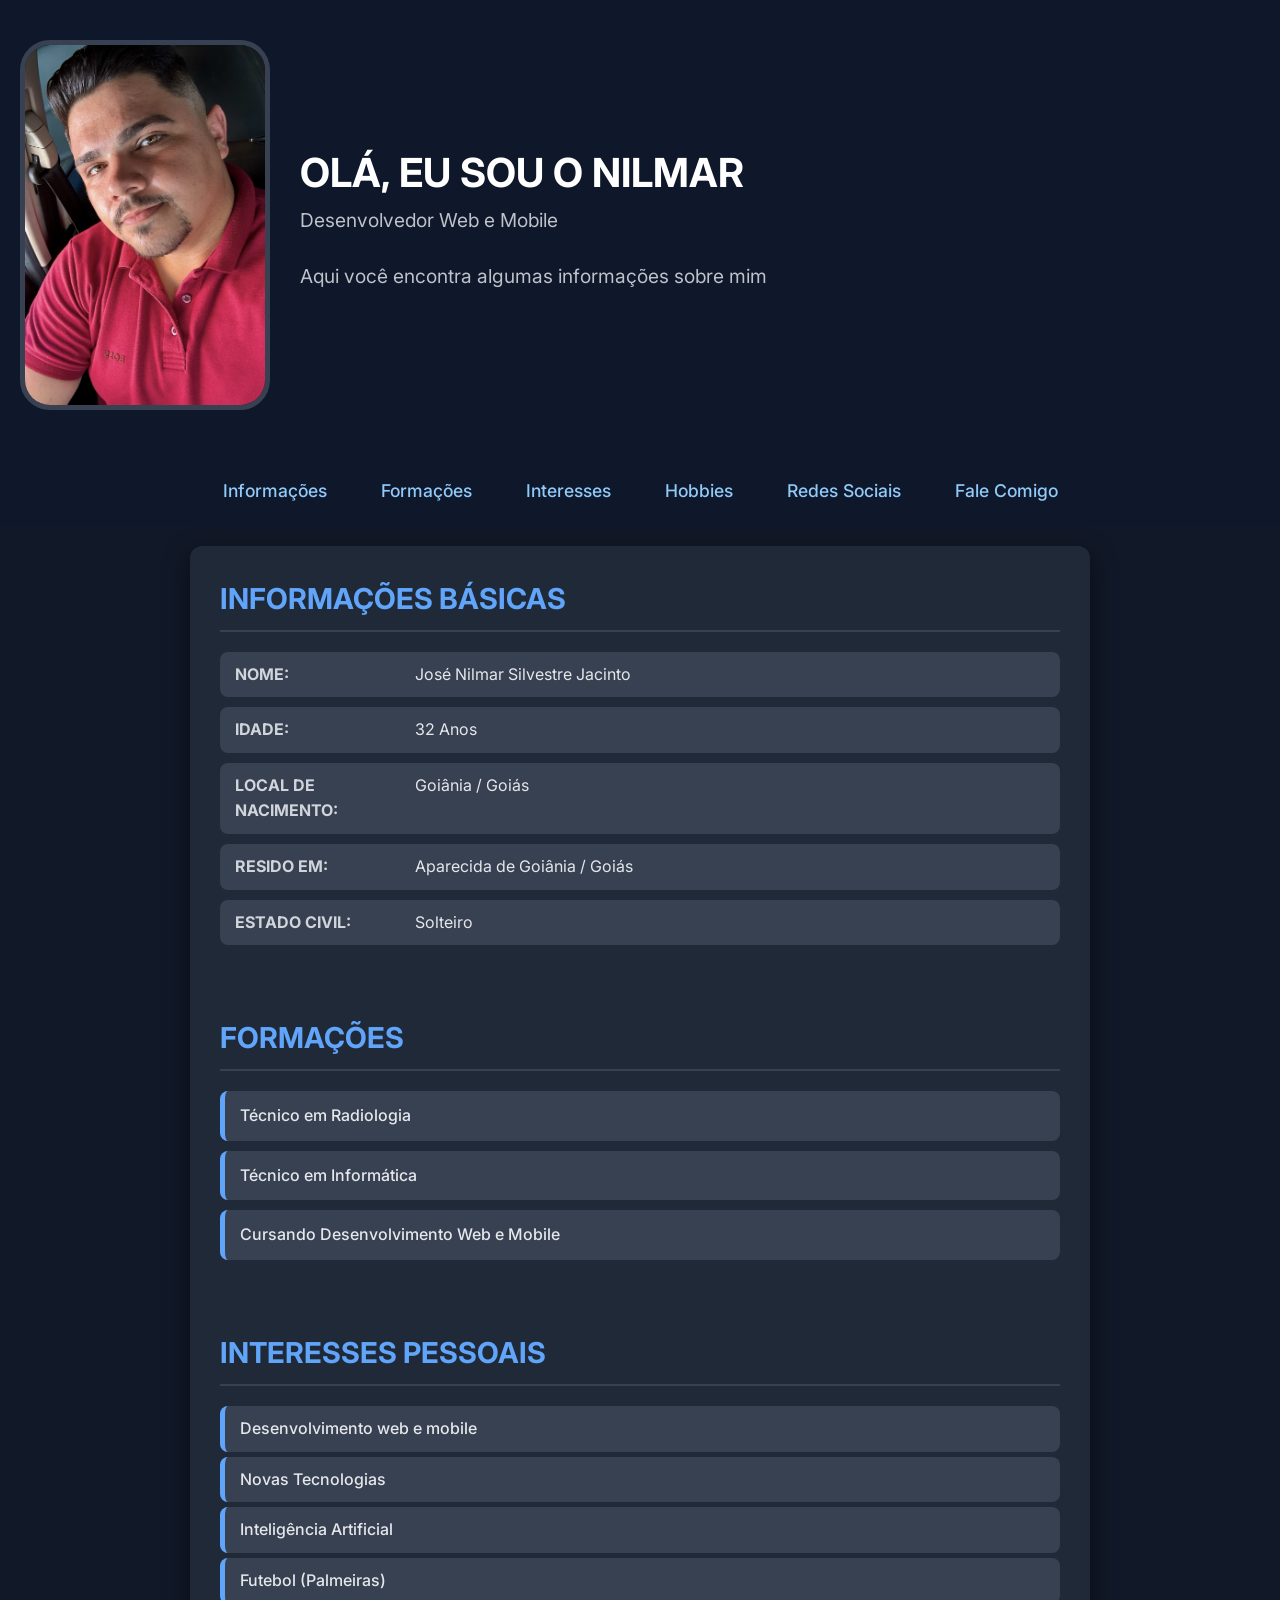
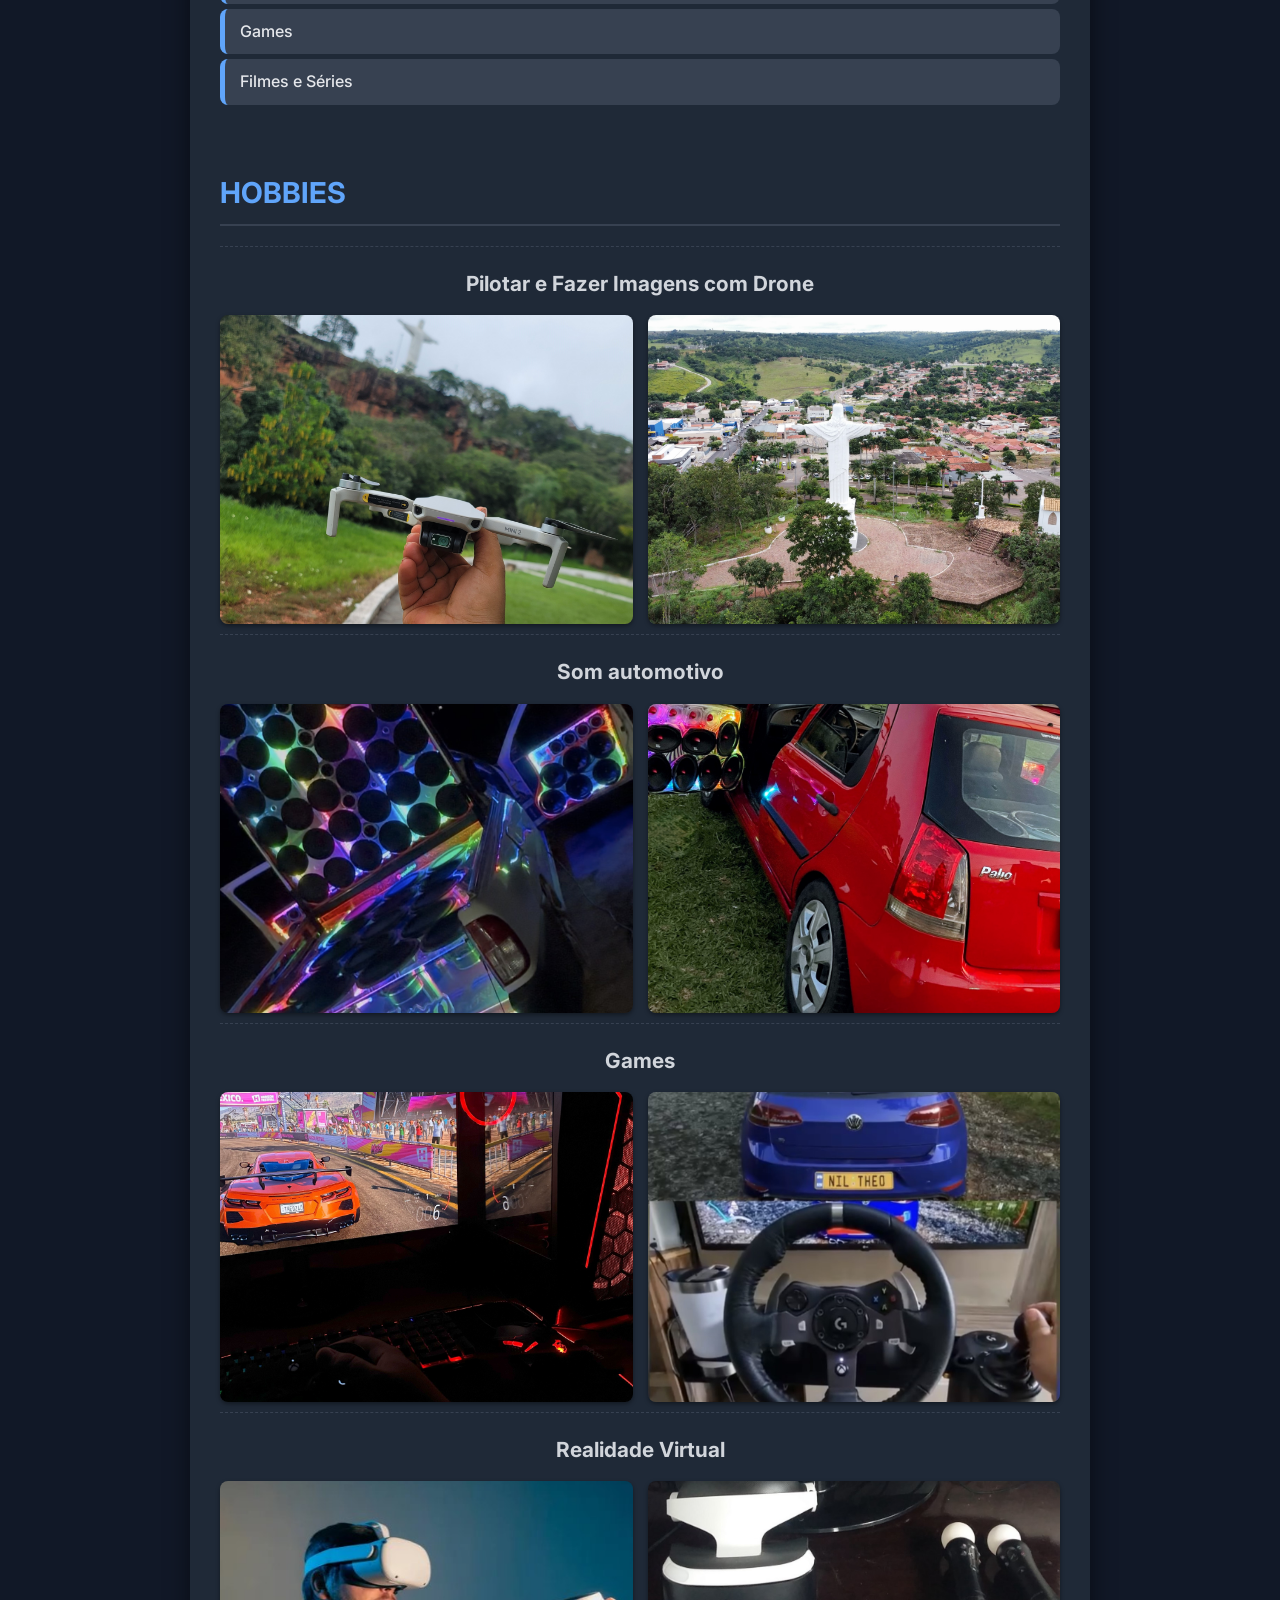
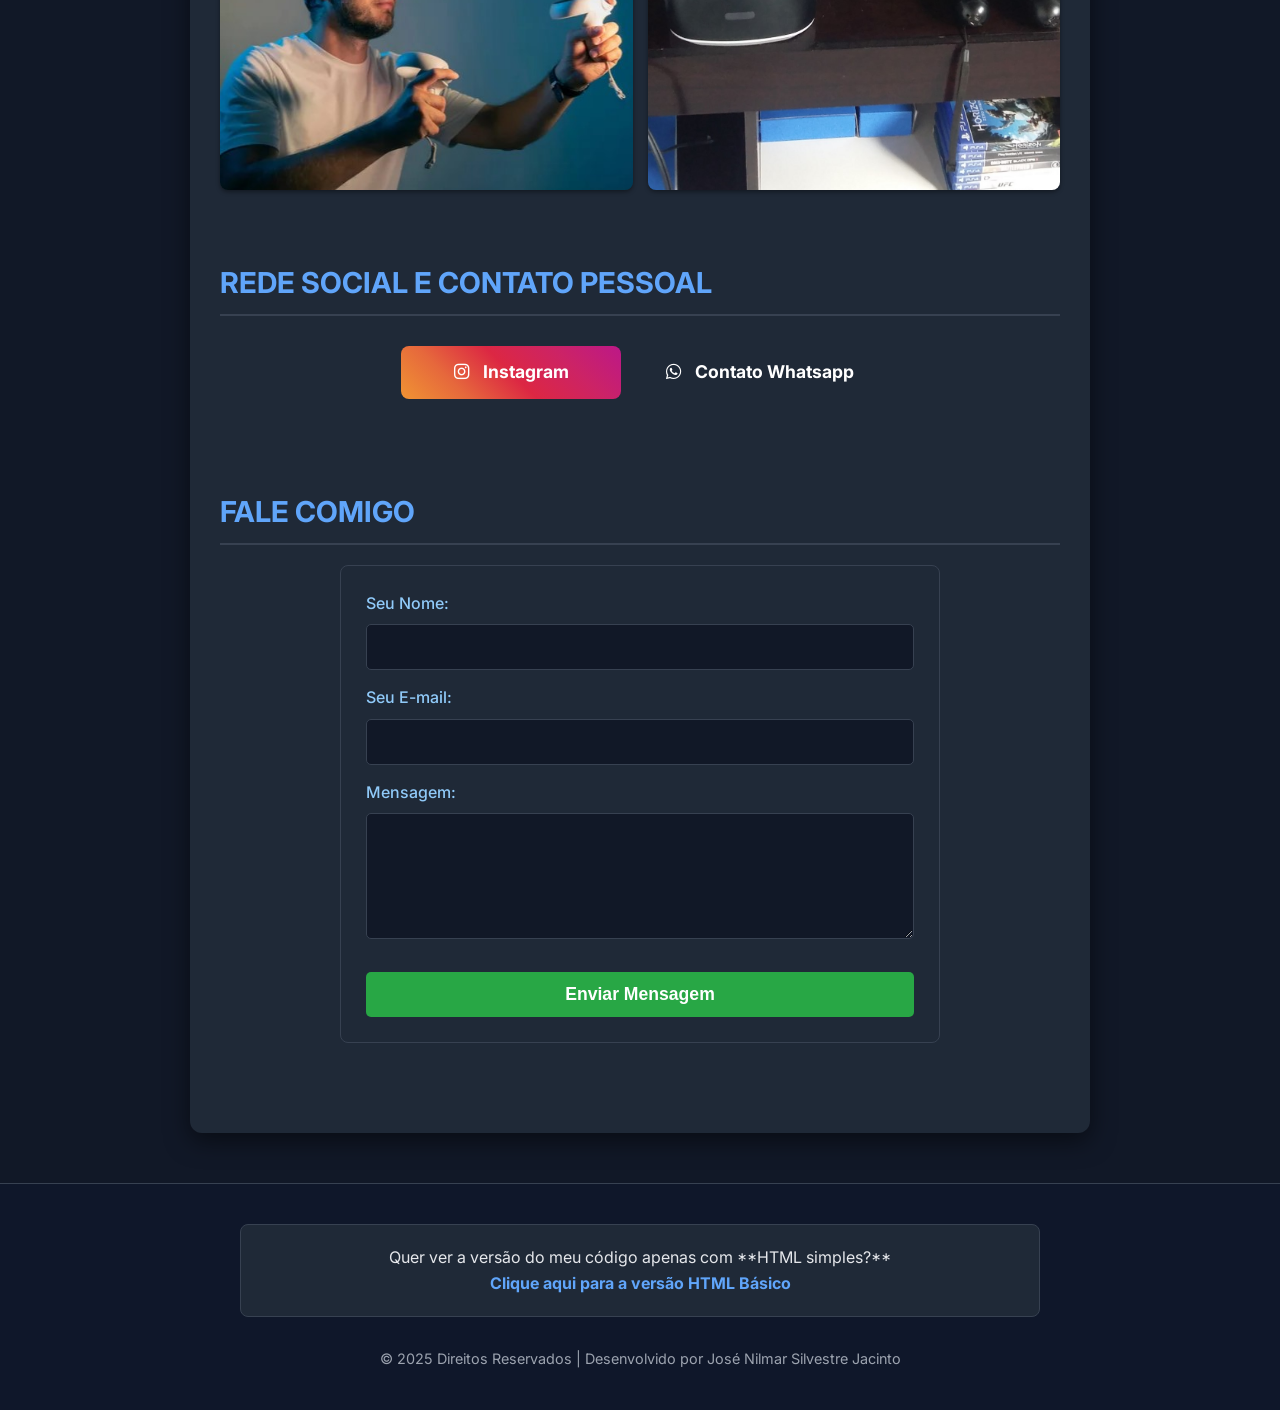
==== index.html @ 93c80875 "Update profile page with new content and styling" ====
<!DOCTYPE html>
<html lang="pt-br">
<head>
    <meta charset="UTF-8">
    <meta name="viewport" content="width=device-width, initial-scale=1.0">
    <title>Perfil - Nilmar Desenvolverdor Web e Mobile </title>
    
    <link rel="stylesheet" href="https://cdnjs.cloudflare.com/ajax/libs/font-awesome/6.0.0-beta3/css/all.min.css">
    
    <link rel="preconnect" href="https://fonts.googleapis.com">
    <link rel="preconnect" href="https://fonts.gstatic.com" crossorigin>
    <link href="https://fonts.googleapis.com/css2?family=Inter:wght@400;500;700&display=swap" rel="stylesheet">
    
    <style>
        html {
            scroll-behavior: smooth;
        }

        * {
            box-sizing: border-box; 
            margin: 0;
            padding: 0;
        }

        body {
            font-family: 'Inter', 'Segoe UI', Tahoma, Geneva, Verdana, sans-serif;
            background-color: #111827; 
            color: #e5e7eb; 
            line-height: 1.6;
        }

        main {
            max-width: 900px;
            margin: 20px auto; 
            padding: 20px;
            background-color: #1f2937; 
            box-shadow: 0 8px 24px rgba(0, 0, 0, 0.5); 
            border-radius: 12px; 
        }

        .cabecalho-principal {
            background-color: #0f172a; 
            padding: 40px 20px;
            color: white;
            border-radius: 0 0 10px 10px;
            display: flex;
            align-items: center;
            justify-content: center;
            gap: 30px;
            flex-wrap: wrap;
        }
        
        .info-cabecalho {
            text-align: left;
            flex: 1;
            min-width: 300px;
        }

        .cabecalho-principal h1 {
            margin-top: 0;
            font-size: 2.5em;
            font-weight: 700;
        }

        .cabecalho-principal h3 {
            font-size: 1.2em;
            opacity: 0.9; 
            margin-bottom: 25px;
            font-weight: 400;
        }

        .fotos-perfil img {
            max-width: 250px; 
            border-radius: 30px; 
            border: 5px solid #374151; 
            margin: 0;
            transition: transform 0.3s ease; 
        }

        .fotos-perfil img:hover {
            transform: scale(1.05);
        }
        
        .menu-navegacao {
            background-color: #0f172a; 
            padding: 15px 0;
            text-align: center;
        }

        .menu-navegacao ul {
            list-style: none;
            display: flex; 
            justify-content: center; 
            flex-wrap: wrap; 
        }

        .menu-navegacao li {
            margin: 5px 15px; 
        }

        .menu-navegacao a {
            text-decoration: none;
            color: #90caf9; 
            font-weight: 500; 
            font-size: 1.1em;
            padding: 8px 12px;
            border-radius: 8px;
            transition: background-color 0.3s, color 0.3s;
        }

        .menu-navegacao a:hover {
            background-color: #1f2937;
            color: white;
        }
        
        section {
            margin-bottom: 40px; 
            padding: 10px;
            border-radius: 8px;
        }

        h2 {
            color: #60a5fa; 
            border-bottom: 2px solid #374151; 
            padding-bottom: 8px;
            margin-bottom: 20px;
            font-size: 1.8em;
        }
        
        h3 {
            color: #d1d5db; 
            font-size: 1.3em;
            margin-bottom: 10px;
        }

        ul {
            list-style-type: none;
            padding-left: 0;
        }

        li {
            margin-bottom: 10px; 
        }

        .lista-basica li {
            padding: 10px 15px;
            background-color: #374151; 
            border-radius: 8px;
            display: flex; 
            flex-wrap: wrap; 
            transition: background-color 0.3s ease;
        }

        .label {
            font-weight: 700;
            color: #d1d5db; 
            display: inline-block;
            width: 180px; 
            min-width: 180px; 
        }
        
        .lista-formacoes li {
            background-color: #374151;
            padding: 12px 15px;
            border-radius: 8px;
            font-weight: 500;
            border-left: 5px solid #60a5fa;
            transition: background-color 0.3s ease;
        }
        
        .lista-hobbies > li {
            border-top: 1px dashed #374151; 
            padding-top: 20px;
            text-align: center; 
        }

        .galeria-hobby {
            display: grid;
            grid-template-columns: repeat(auto-fit, minmax(250px, 1fr));
            gap: 15px;
            margin-top: 15px;
        }

        .galeria-hobby img {
            width: 100%; 
            height: 100%; 
            aspect-ratio: 4 / 3; 
            object-fit: cover; 
            
            border-radius: 8px;
            box-shadow: 0 2px 4px rgba(0, 0, 0, 0.4);
            transition: transform 0.3s ease, box-shadow 0.3s ease;
        }

        .galeria-hobby img:hover {
            transform: scale(1.03);
            box-shadow: 0 4px 12px rgba(0, 0, 0, 0.5);
        }
        
        .lista-interesses li {
            background-color: #374151; 
            color: #e5e7eb; 
            padding: 10px 15px; 
            margin: 5px 0; 
            border-radius: 8px; 
            border-left: 5px solid #60a5fa; 
            font-weight: 500;
            transition: background-color 0.3s ease;
        }
        
        .lista-basica li:hover,
        .lista-formacoes li:hover,
        .lista-interesses li:hover {
            background-color: #4b5563;
            cursor: pointer;
        }
        
        .links-sociais {
            text-align: center; 
            margin: 30px 0;
            padding: 0 10px;
            display: flex; 
            justify-content: center;
            gap: 20px;
            flex-wrap: wrap;
        }

        .links-sociais a {
            display: inline-block; 
            color: white; 
            padding: 12px 25px; 
            border-radius: 8px; 
            text-decoration: none; 
            font-weight: 700;
            transition: background-color 0.3s, transform 0.2s;
            font-size: 1.1em;
            min-width: 220px; 
        }

        .links-sociais a:hover {
            transform: translateY(-3px); 
            box-shadow: 0 4px 10px rgba(0, 0, 0, 0.3);
        }

        .links-sociais a[href*="instagram"] {
            background: linear-gradient(45deg, #f09433 0%, #e6683c 25%, #dc2743 50%, #cc2366 75%, #bc1888 100%);
        }
        .links-sociais a[href*="instagram"]:hover {
            opacity: 0.9;
        }

        .links-sociais a[href*="whatsapp"] {
            background-color: #25D366;
        }
        .links-sociais a[href*="whatsapp"]:hover {
            background-color: #1DA851;
        }

        .links-sociais a i {
            margin-right: 10px; 
        }

        .form-contato {
            max-width: 600px;
            margin: 20px auto; 
            padding: 25px;
            border: 1px solid #374151; 
            border-radius: 8px;
            background-color: #1f2937; 
        }

        .form-contato input,
        .form-contato textarea {
            padding: 12px;
            margin-bottom: 15px;
            border: 1px solid #374151; 
            border-radius: 5px;
            font-size: 1em;
            width: 100%; 
            background-color: #111827; 
            color: #e5e7eb; 
            font-family: 'Inter', sans-serif;
        }

        .form-contato input:focus,
        .form-contato textarea:focus {
            outline: none;
            border-color: #60a5fa;
            box-shadow: 0 0 0 3px rgba(96, 165, 250, 0.3);
        }

        .form-contato label {
            display: block; 
            margin-bottom: 8px;
            font-weight: 500;
            color: #90caf9; 
        }

        .form-contato button {
            background-color: #28a745; 
            color: white;
            padding: 12px 15px;
            border: none;
            border-radius: 5px;
            cursor: pointer; 
            transition: background-color 0.3s;
            font-size: 1.1em;
            font-weight: 700;
            margin-top: 10px;
            display: block;
            width: 100%;
        }

        .form-contato button:hover {
            background-color: #218838;
        }

        footer {
            text-align: center; 
            padding: 40px 20px;
            margin-top: 50px;
            background-color: #0f172a; 
            border-top: 1px solid #374151;
        }

        .alternativa-page {
            max-width: 800px;
            margin: 0 auto 30px auto; 
            padding: 20px;
            background-color: #1f2937; 
            border: 1px solid #374151;
            border-radius: 8px;
        }

        .alternativa-page a {
            color: #60a5fa; 
            font-weight: 700;
            text-decoration: none;
            transition: color 0.3s;
        }
        
        .alternativa-page a:hover {
            color: white;
            text-decoration: underline;
        }

        .copyright {
            color: #9ca3af; 
            font-size: 0.9em;
            margin: 10px 0 0 0;
        }

        @media (max-width: 768px) {
            .cabecalho-principal {
                flex-direction: column-reverse;
                gap: 15px;
            }
            .info-cabecalho {
                text-align: center;
                flex: auto;
            }
            .fotos-perfil {
                margin-top: 20px;
            }
            
            .lista-basica li {
                flex-direction: column; 
                align-items: flex-start;
            }
            .label {
                width: auto; 
                margin-bottom: 5px;
            }
        }
        
        @media (max-width: 600px) {
            .links-sociais {
                flex-direction: column; 
                gap: 15px;
            }
            .links-sociais a {
                width: 90%;
                margin: 0 auto;
            }
        }
    </style>
</head>
<body>
    <header class="cabecalho-principal">
        <div class="fotos-perfil">
            <img src="imagens/IMG_0859.jpg" alt="Foto de perfil do Nilmar">
        </div>
        <div class="info-cabecalho">
            <h1>OLÁ, EU SOU O NILMAR</h1>
            <h3>Desenvolvedor Web e Mobile</h3> 
            <h3>Aqui você encontra algumas informações sobre mim</h3>
        </div>
    </header> 

    <nav class="menu-navegacao">
        <ul>
            <li><a href="#informacoes-basicas">Informações</a></li>
            <li><a href="#formacoes">Formações</a></li>
            <li><a href="#interesses-pessoais">Interesses</a></li>
            <li><a href="#hobbies">Hobbies</a></li>
            <li><a href="#redes-sociais">Redes Sociais</a></li>
            <li><a href="#fale-comigo">Fale Comigo</a></li>
        </ul>
    </nav>

    <main>
        
        <section id="informacoes-basicas">
            <h2>INFORMAÇÕES BÁSICAS</h2>
            <ul class="lista-basica">
                <li><span class="label">NOME:</span> José Nilmar Silvestre Jacinto</li>
                <li><span class="label">IDADE:</span> 32 Anos</li>
                <li><span class="label">LOCAL DE NACIMENTO:</span> Goiânia / Goiás</li>
                <li><span class="label">RESIDO EM:</span> Aparecida de Goiânia / Goiás</li>
                <li><span class="label">ESTADO CIVIL:</span> Solteiro</li>
            </ul>
        </section>

        <section id="formacoes">
            <h2>FORMAÇÕES</h2>
            <ul class="lista-formacoes">
                <li>Técnico em Radiologia</li>
                <li>Técnico em Informática</li>
                <li>Cursando Desenvolvimento Web e Mobile</li>
            </ul>
        </section>
        
        <section id="interesses-pessoais">
            <h2>INTERESSES PESSOAIS</h2>
            <ul class="lista-interesses">
                <li>Desenvolvimento web e mobile</li>
                <li>Novas Tecnologias</li>
                <li>Inteligência Artificial</li>
                <li>Futebol (Palmeiras)</li>
                <li>Games</li>
                <li>Filmes e Séries</li>
            </ul>
        </section>

        <section id="hobbies">
            <h2>HOBBIES</h2>
            <ul class="lista-hobbies">
                
                <li>
                    <h3>Pilotar e Fazer Imagens com Drone</h3>
                    <div class="galeria-hobby">
                        <img src="imagens/20240322_093137.jpg" alt="Imagem do drone - DJI MINI 2">
                        <img src="imagens/dji_fly_.jpg" alt="Foto feita com o drone">
                    </div>
                </li>
                
                <li>
                    <h3>Som automotivo</h3>
                    <div class="galeria-hobby">
                        <img src="imagens/IMG_3314 (1).jpg" alt="Carro de um amigo com som automotivo">
                        <img src="imagens/IMG_0647~2.jpg" alt="Meu ex carro com som automotivo">
                    </div>
                </li>
                
                <li>
                    <h3>Games</h3>
                    <div class="galeria-hobby">
                        <img src="imagens/IMG_8701.jpg" alt="PC gamer com jogo de carro na tela">
                        <img src="imagens/IMG_3325 (1).jpg" alt="Simulador de carro">
                    </div>
                </li>
                
                <li>
                    <h3>Realidade Virtual</h3>
                    <div class="galeria-hobby">
                        <img src="imagens/depositphotos_482821598-stock-photo-man-wearing-virtual-reality-headset.jpg" alt="Homem usando oculos de realidade virtual">
                        <img src="imagens/IMG_3322 (2).jpg" alt="Oculos de realidade virtual e alguns jogos">
                    </div>
                </li>
                
            </ul>
        </section>

        <section id="redes-sociais">
            <h2>REDE SOCIAL E CONTATO PESSOAL</h2>
            <div class="links-sociais">
                <a href="https://www.instagram.com/nilmar_js/" target="_blank">
                    <i class="fab fa-instagram"></i> Instagram
                </a>
                
                <a href="https://wa.me/5562984738740" target="_blank">
                    <i class="fab fa-whatsapp"></i> Contato Whatsapp
                </a>
            </div>
        </section>
        
        <section id="fale-comigo">
            <h2>FALE COMIGO</h2>
            <form action="#" method="POST" class="form-contato">
                <label for="nome">Seu Nome:</label>
                <input type="text" id="nome" name="nome_usuario" required>
                
                <label for="email">Seu E-mail:</label>
                <input type="email" id="email" name="email_usuario" required>
                
                <label for="mensagem">Mensagem:</label>
                <textarea id="mensagem" name="mensagem_usuario" rows="5" required></textarea>
                
                <button type="submit">Enviar Mensagem</button>
            </form>
        </section>

    </main>
    
    <footer>
        
        <div class="alternativa-page" id="versao-html">
            <p>Quer ver a versão do meu código apenas com **HTML simples?**</p>
            <a href="basico.html" target="_blank">Clique aqui para a versão HTML Básico</a>
        </div>

        <p class="copyright">
            &copy; 2025 Direitos Reservados | Desenvolvido por José Nilmar Silvestre Jacinto
        </p>
    </footer>
</body>
</html>
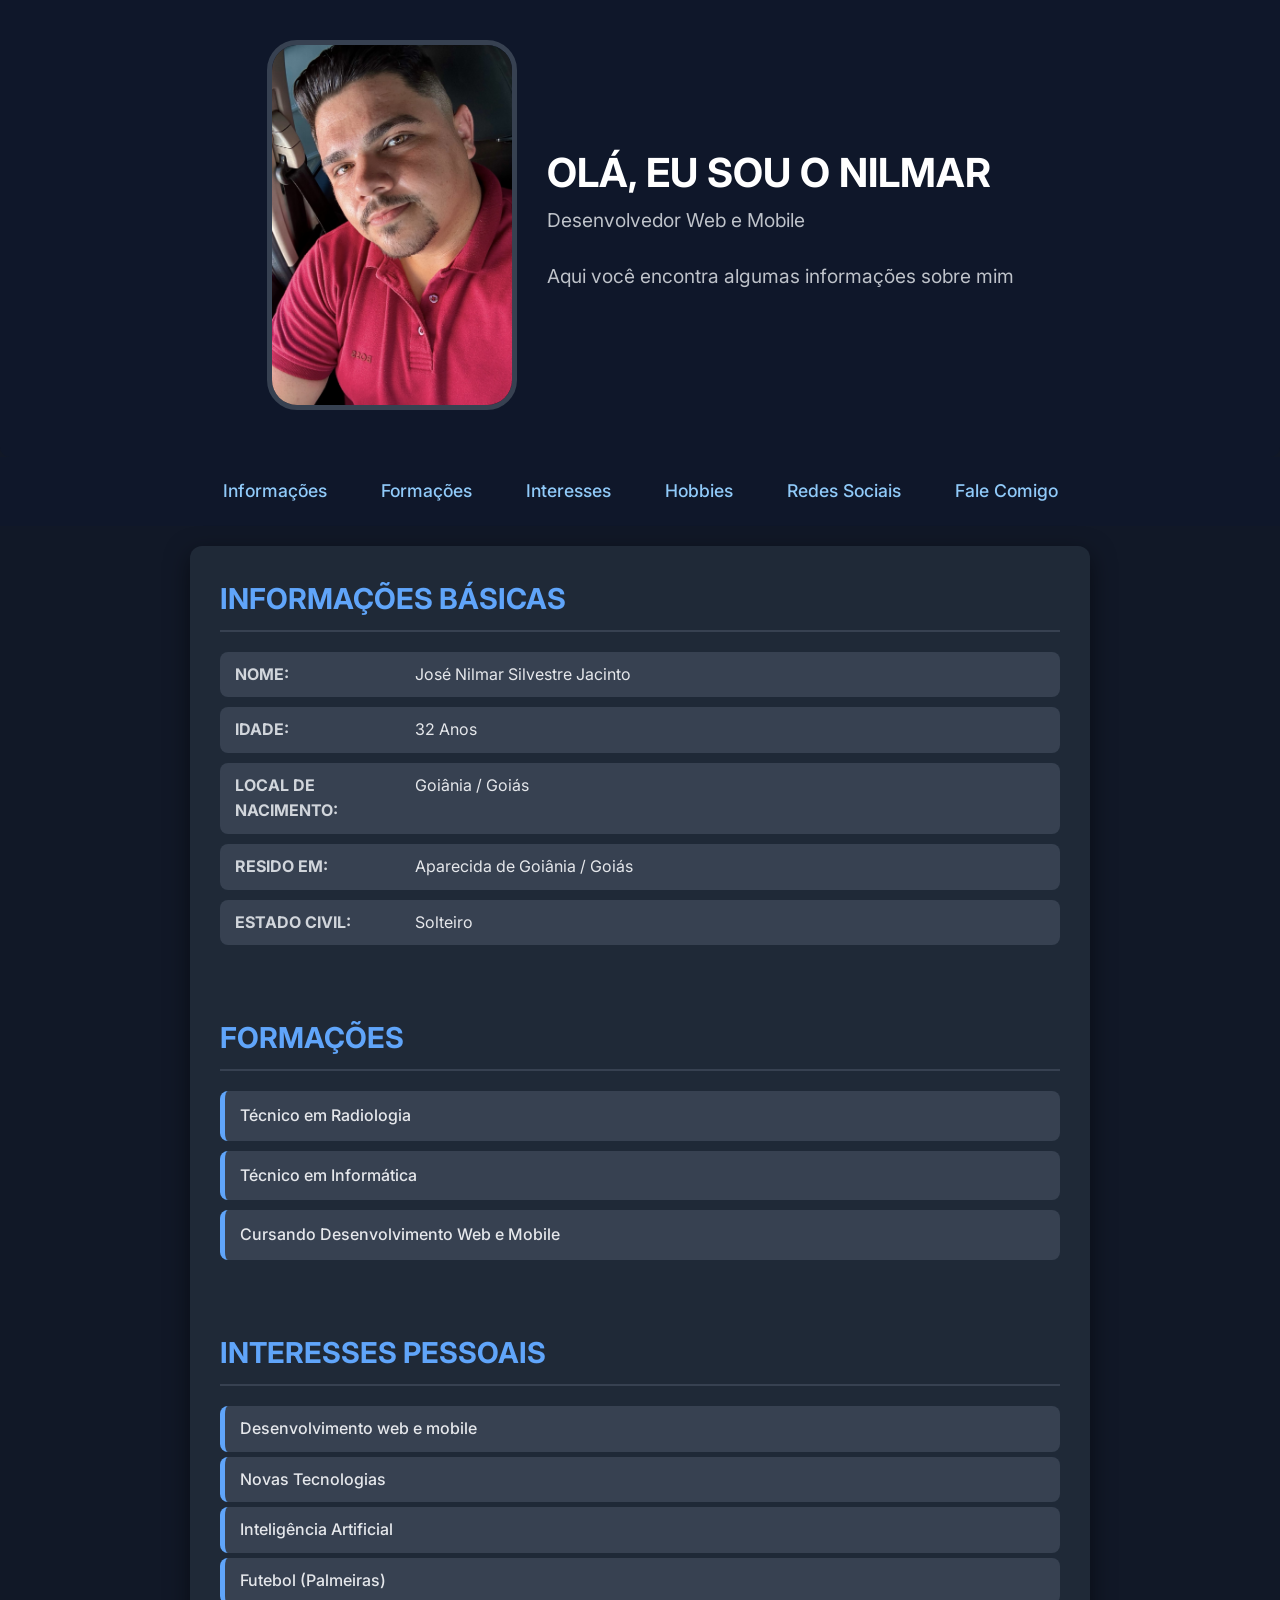
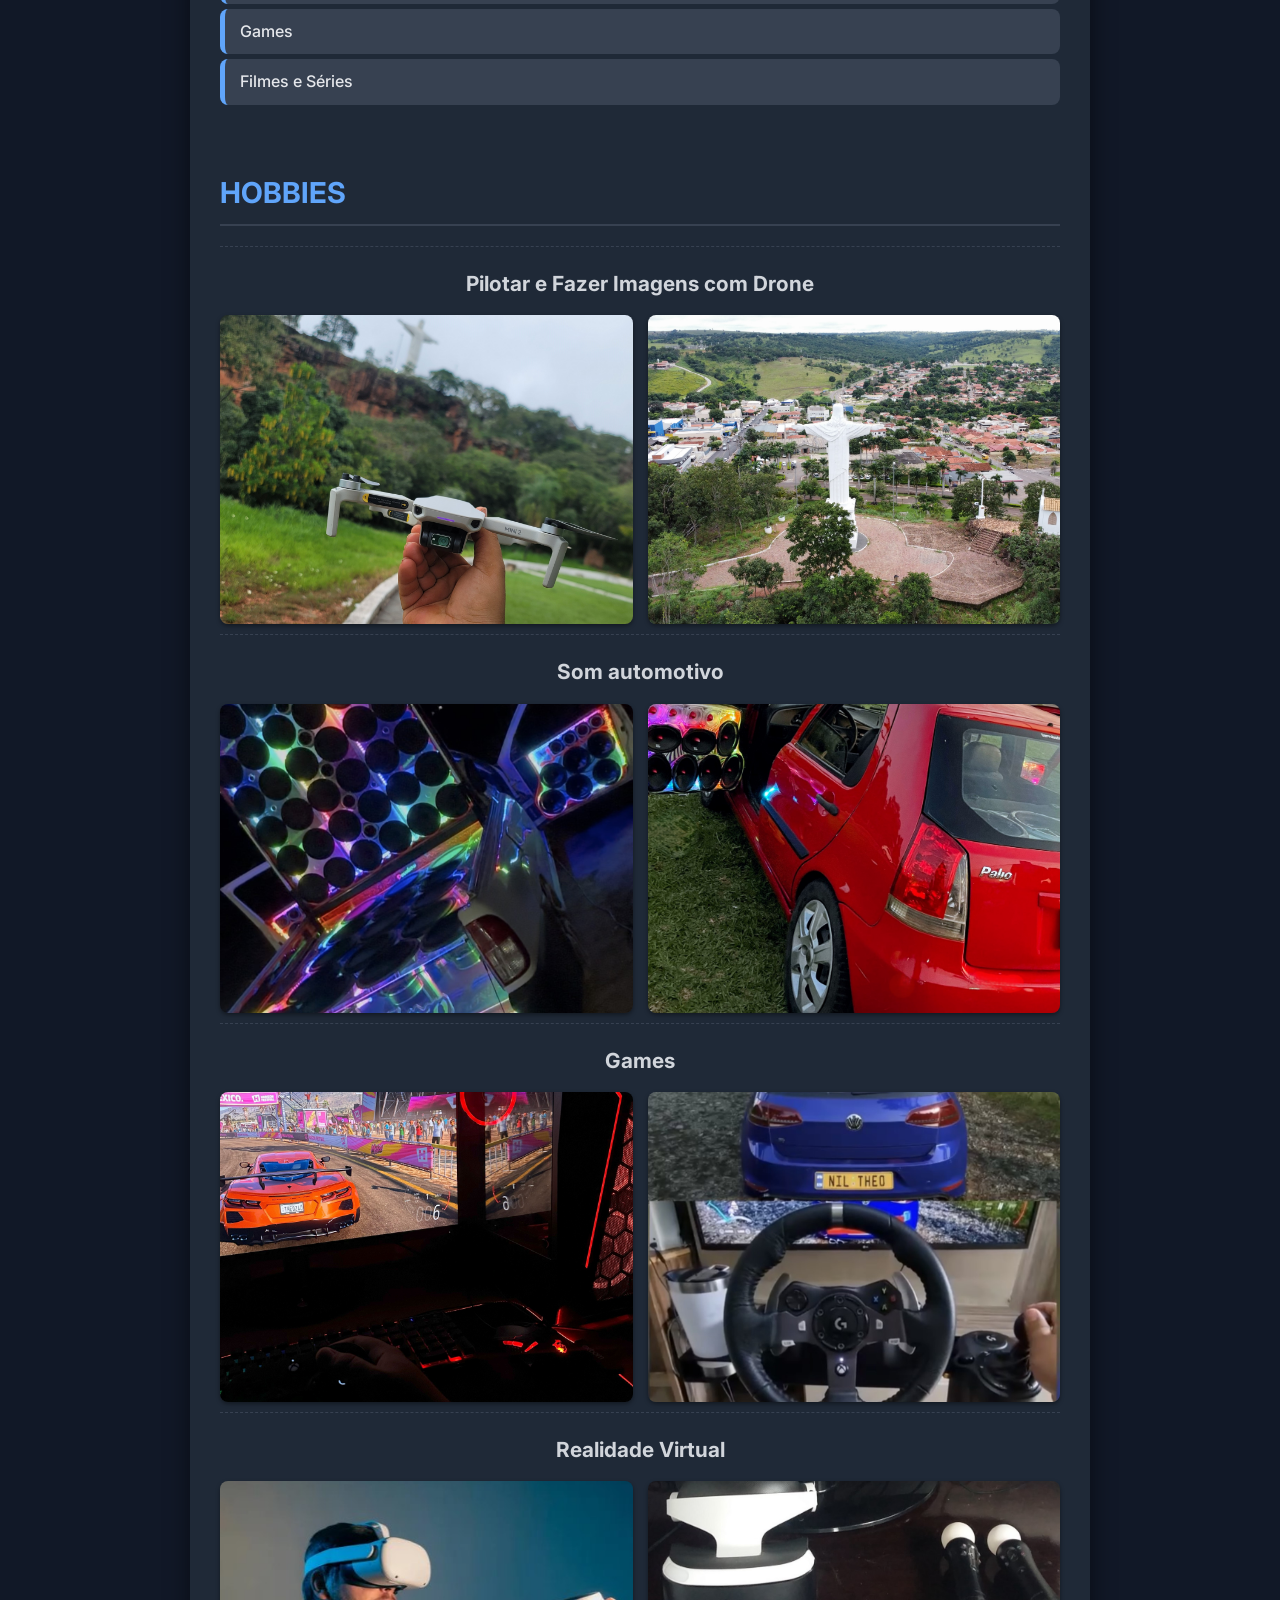
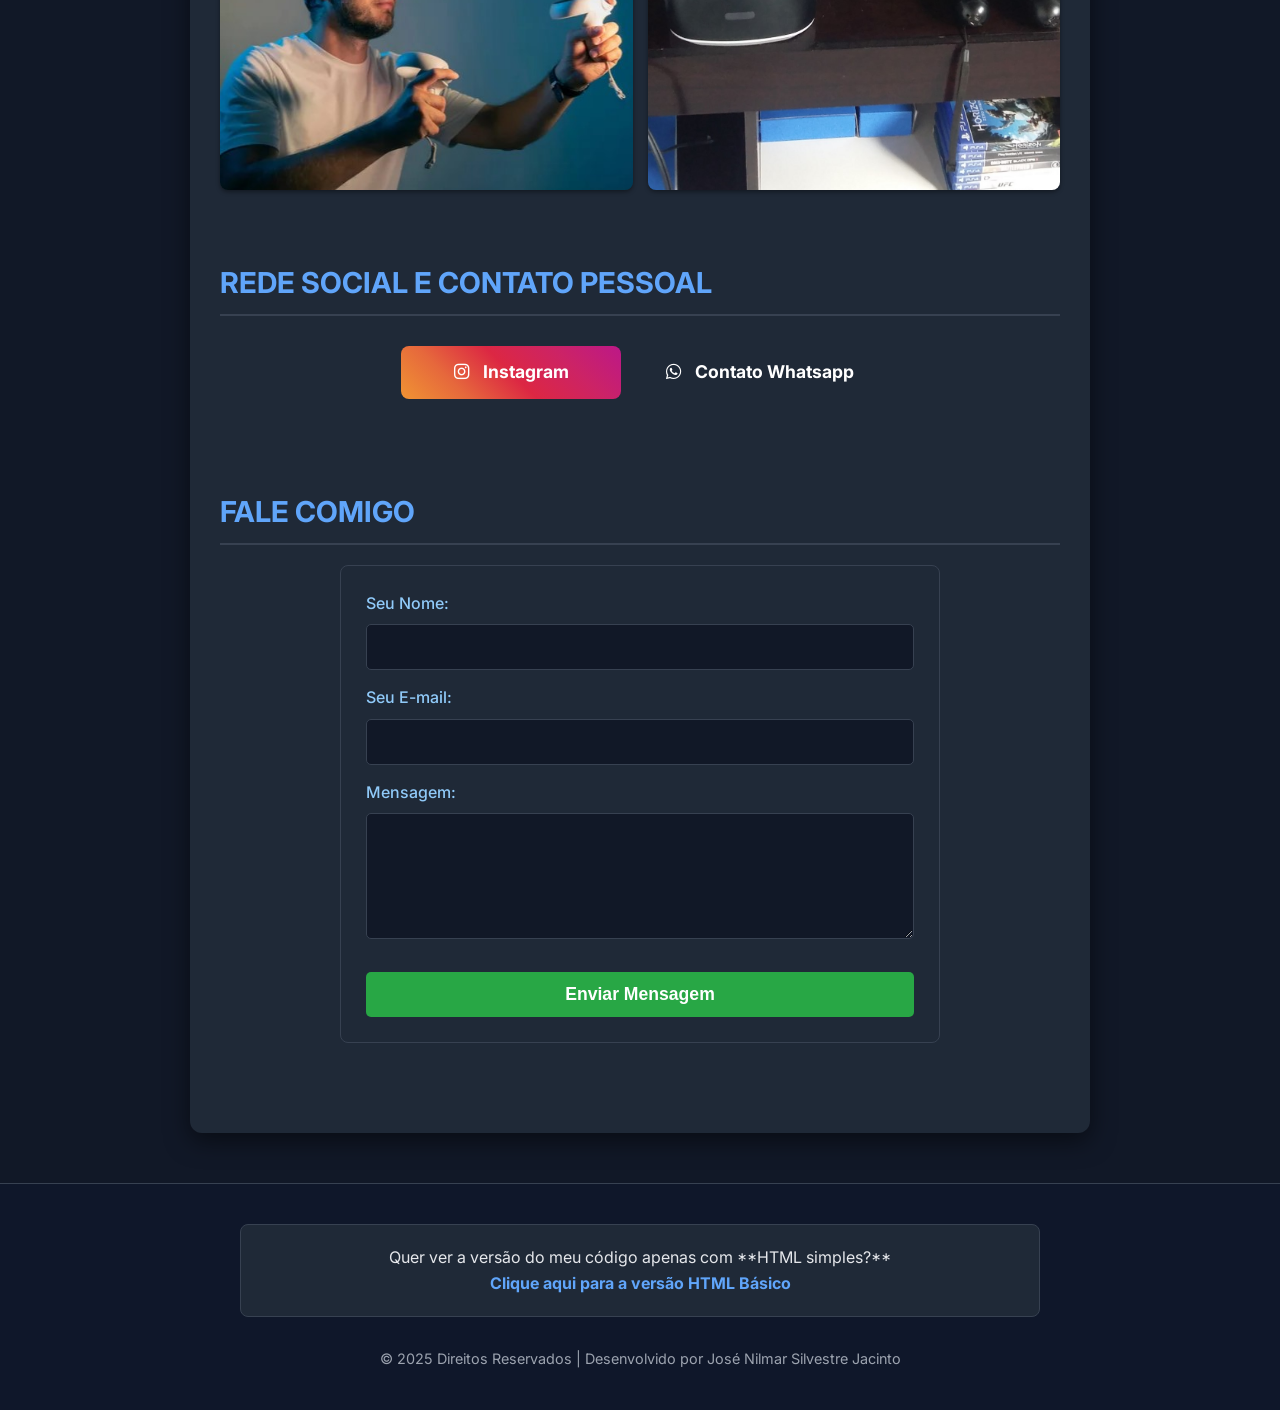
==== commit f0c825ad: "Fix HTML structure and formatting" ====
--- a/index.html
+++ b/index.html
@@ -52,7 +52,7 @@
         
         .info-cabecalho {
             text-align: left;
-            flex: 1;
+
             min-width: 300px;
         }
 
@@ -526,3 +526,4 @@
 </body>
 </html>
 
+
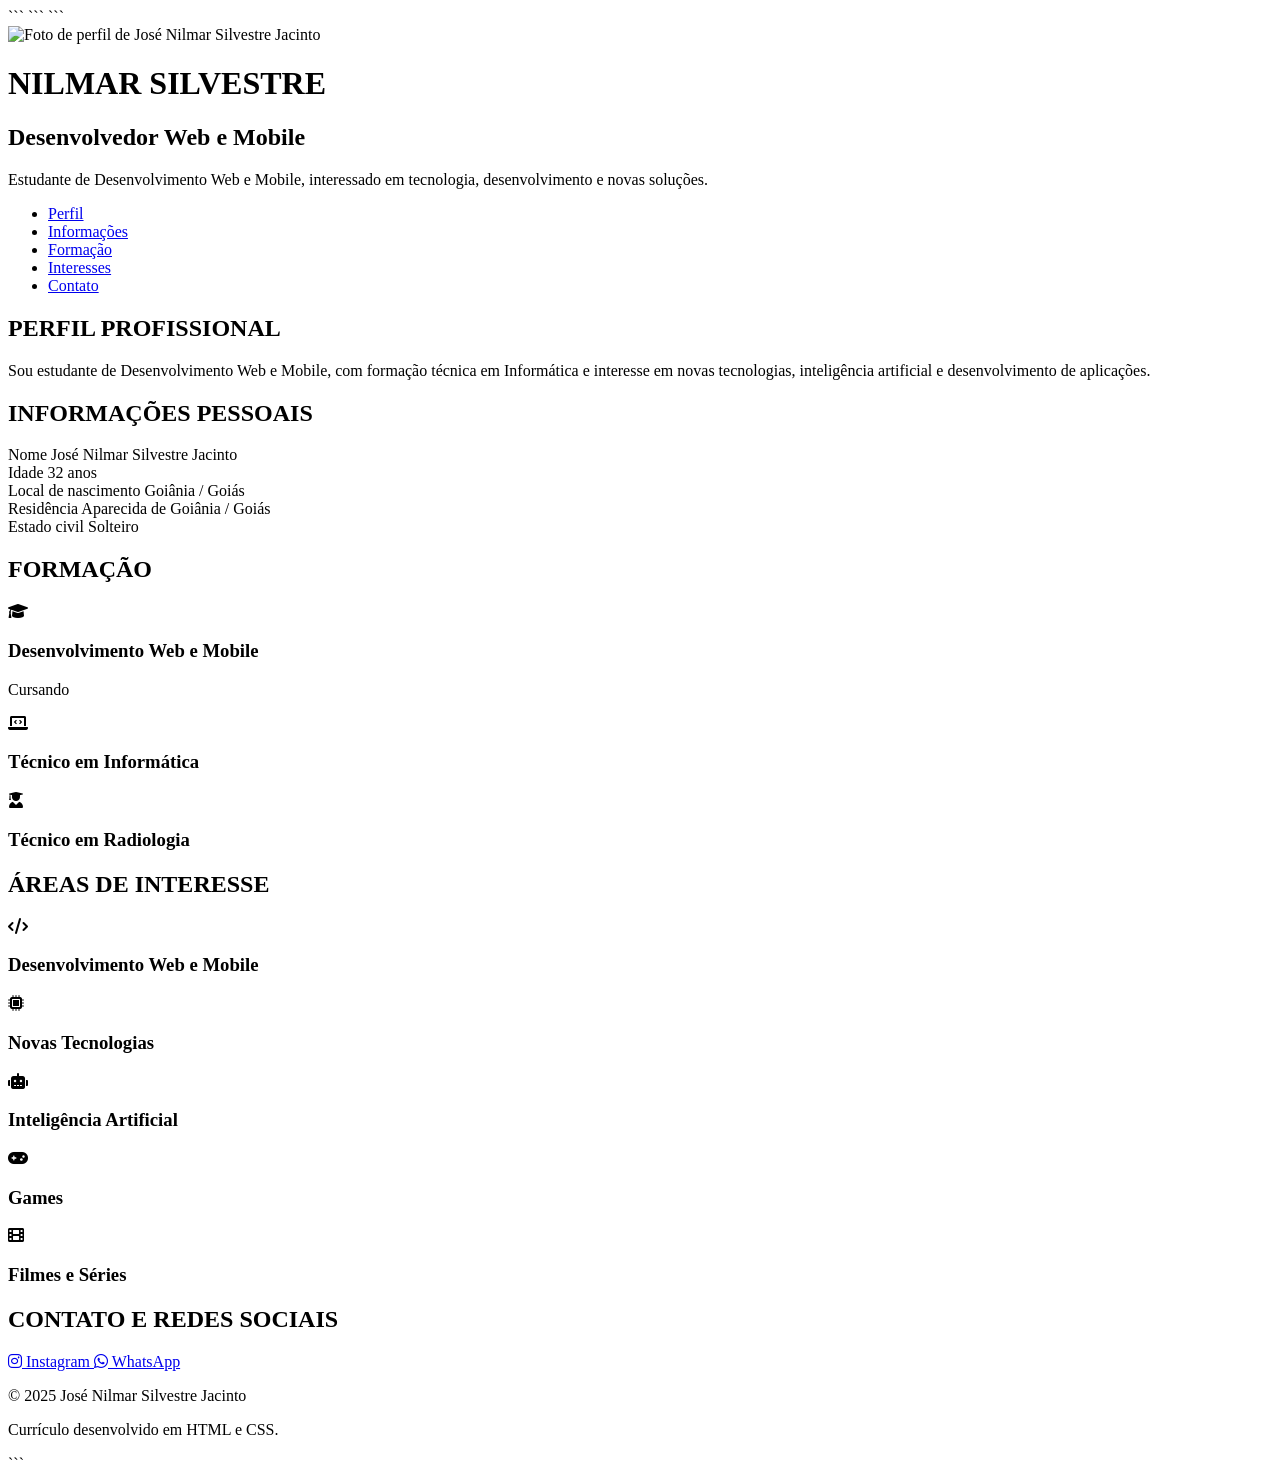
==== commit 74e54717: "Revise index.html for updated profile and layout Updated the index.html file to reflect new content " ====
--- a/index.html
+++ b/index.html
@@ -1,529 +1,283 @@
 <!DOCTYPE html>
+
 <html lang="pt-br">
+
 <head>
     <meta charset="UTF-8">
     <meta name="viewport" content="width=device-width, initial-scale=1.0">
-    <title>Perfil - Nilmar Desenvolverdor Web e Mobile </title>
-    
-    <link rel="stylesheet" href="https://cdnjs.cloudflare.com/ajax/libs/font-awesome/6.0.0-beta3/css/all.min.css">
-    
-    <link rel="preconnect" href="https://fonts.googleapis.com">
-    <link rel="preconnect" href="https://fonts.gstatic.com" crossorigin>
-    <link href="https://fonts.googleapis.com/css2?family=Inter:wght@400;500;700&display=swap" rel="stylesheet">
-    
-    <style>
-        html {
-            scroll-behavior: smooth;
-        }
-
-        * {
-            box-sizing: border-box; 
-            margin: 0;
-            padding: 0;
-        }
-
-        body {
-            font-family: 'Inter', 'Segoe UI', Tahoma, Geneva, Verdana, sans-serif;
-            background-color: #111827; 
-            color: #e5e7eb; 
-            line-height: 1.6;
-        }
-
-        main {
-            max-width: 900px;
-            margin: 20px auto; 
-            padding: 20px;
-            background-color: #1f2937; 
-            box-shadow: 0 8px 24px rgba(0, 0, 0, 0.5); 
-            border-radius: 12px; 
-        }
-
-        .cabecalho-principal {
-            background-color: #0f172a; 
-            padding: 40px 20px;
-            color: white;
-            border-radius: 0 0 10px 10px;
-            display: flex;
-            align-items: center;
-            justify-content: center;
-            gap: 30px;
-            flex-wrap: wrap;
-        }
-        
-        .info-cabecalho {
-            text-align: left;
-
-            min-width: 300px;
-        }
-
-        .cabecalho-principal h1 {
-            margin-top: 0;
-            font-size: 2.5em;
-            font-weight: 700;
-        }
-
-        .cabecalho-principal h3 {
-            font-size: 1.2em;
-            opacity: 0.9; 
-            margin-bottom: 25px;
-            font-weight: 400;
-        }
-
-        .fotos-perfil img {
-            max-width: 250px; 
-            border-radius: 30px; 
-            border: 5px solid #374151; 
-            margin: 0;
-            transition: transform 0.3s ease; 
-        }
-
-        .fotos-perfil img:hover {
-            transform: scale(1.05);
-        }
-        
-        .menu-navegacao {
-            background-color: #0f172a; 
-            padding: 15px 0;
-            text-align: center;
-        }
-
-        .menu-navegacao ul {
-            list-style: none;
-            display: flex; 
-            justify-content: center; 
-            flex-wrap: wrap; 
-        }
-
-        .menu-navegacao li {
-            margin: 5px 15px; 
-        }
-
-        .menu-navegacao a {
-            text-decoration: none;
-            color: #90caf9; 
-            font-weight: 500; 
-            font-size: 1.1em;
-            padding: 8px 12px;
-            border-radius: 8px;
-            transition: background-color 0.3s, color 0.3s;
-        }
-
-        .menu-navegacao a:hover {
-            background-color: #1f2937;
-            color: white;
-        }
-        
-        section {
-            margin-bottom: 40px; 
-            padding: 10px;
-            border-radius: 8px;
-        }
-
-        h2 {
-            color: #60a5fa; 
-            border-bottom: 2px solid #374151; 
-            padding-bottom: 8px;
-            margin-bottom: 20px;
-            font-size: 1.8em;
-        }
-        
-        h3 {
-            color: #d1d5db; 
-            font-size: 1.3em;
-            margin-bottom: 10px;
-        }
-
-        ul {
-            list-style-type: none;
-            padding-left: 0;
-        }
-
-        li {
-            margin-bottom: 10px; 
-        }
-
-        .lista-basica li {
-            padding: 10px 15px;
-            background-color: #374151; 
-            border-radius: 8px;
-            display: flex; 
-            flex-wrap: wrap; 
-            transition: background-color 0.3s ease;
-        }
-
-        .label {
-            font-weight: 700;
-            color: #d1d5db; 
-            display: inline-block;
-            width: 180px; 
-            min-width: 180px; 
-        }
-        
-        .lista-formacoes li {
-            background-color: #374151;
-            padding: 12px 15px;
-            border-radius: 8px;
-            font-weight: 500;
-            border-left: 5px solid #60a5fa;
-            transition: background-color 0.3s ease;
-        }
-        
-        .lista-hobbies > li {
-            border-top: 1px dashed #374151; 
-            padding-top: 20px;
-            text-align: center; 
-        }
-
-        .galeria-hobby {
-            display: grid;
-            grid-template-columns: repeat(auto-fit, minmax(250px, 1fr));
-            gap: 15px;
-            margin-top: 15px;
-        }
-
-        .galeria-hobby img {
-            width: 100%; 
-            height: 100%; 
-            aspect-ratio: 4 / 3; 
-            object-fit: cover; 
-            
-            border-radius: 8px;
-            box-shadow: 0 2px 4px rgba(0, 0, 0, 0.4);
-            transition: transform 0.3s ease, box-shadow 0.3s ease;
-        }
-
-        .galeria-hobby img:hover {
-            transform: scale(1.03);
-            box-shadow: 0 4px 12px rgba(0, 0, 0, 0.5);
-        }
-        
-        .lista-interesses li {
-            background-color: #374151; 
-            color: #e5e7eb; 
-            padding: 10px 15px; 
-            margin: 5px 0; 
-            border-radius: 8px; 
-            border-left: 5px solid #60a5fa; 
-            font-weight: 500;
-            transition: background-color 0.3s ease;
-        }
-        
-        .lista-basica li:hover,
-        .lista-formacoes li:hover,
-        .lista-interesses li:hover {
-            background-color: #4b5563;
-            cursor: pointer;
-        }
-        
-        .links-sociais {
-            text-align: center; 
-            margin: 30px 0;
-            padding: 0 10px;
-            display: flex; 
-            justify-content: center;
-            gap: 20px;
-            flex-wrap: wrap;
-        }
-
-        .links-sociais a {
-            display: inline-block; 
-            color: white; 
-            padding: 12px 25px; 
-            border-radius: 8px; 
-            text-decoration: none; 
-            font-weight: 700;
-            transition: background-color 0.3s, transform 0.2s;
-            font-size: 1.1em;
-            min-width: 220px; 
-        }
-
-        .links-sociais a:hover {
-            transform: translateY(-3px); 
-            box-shadow: 0 4px 10px rgba(0, 0, 0, 0.3);
-        }
-
-        .links-sociais a[href*="instagram"] {
-            background: linear-gradient(45deg, #f09433 0%, #e6683c 25%, #dc2743 50%, #cc2366 75%, #bc1888 100%);
-        }
-        .links-sociais a[href*="instagram"]:hover {
-            opacity: 0.9;
-        }
-
-        .links-sociais a[href*="whatsapp"] {
-            background-color: #25D366;
-        }
-        .links-sociais a[href*="whatsapp"]:hover {
-            background-color: #1DA851;
-        }
-
-        .links-sociais a i {
-            margin-right: 10px; 
-        }
-
-        .form-contato {
-            max-width: 600px;
-            margin: 20px auto; 
-            padding: 25px;
-            border: 1px solid #374151; 
-            border-radius: 8px;
-            background-color: #1f2937; 
-        }
-
-        .form-contato input,
-        .form-contato textarea {
-            padding: 12px;
-            margin-bottom: 15px;
-            border: 1px solid #374151; 
-            border-radius: 5px;
-            font-size: 1em;
-            width: 100%; 
-            background-color: #111827; 
-            color: #e5e7eb; 
-            font-family: 'Inter', sans-serif;
-        }
-
-        .form-contato input:focus,
-        .form-contato textarea:focus {
-            outline: none;
-            border-color: #60a5fa;
-            box-shadow: 0 0 0 3px rgba(96, 165, 250, 0.3);
-        }
-
-        .form-contato label {
-            display: block; 
-            margin-bottom: 8px;
-            font-weight: 500;
-            color: #90caf9; 
-        }
-
-        .form-contato button {
-            background-color: #28a745; 
-            color: white;
-            padding: 12px 15px;
-            border: none;
-            border-radius: 5px;
-            cursor: pointer; 
-            transition: background-color 0.3s;
-            font-size: 1.1em;
-            font-weight: 700;
-            margin-top: 10px;
-            display: block;
-            width: 100%;
-        }
-
-        .form-contato button:hover {
-            background-color: #218838;
-        }
-
-        footer {
-            text-align: center; 
-            padding: 40px 20px;
-            margin-top: 50px;
-            background-color: #0f172a; 
-            border-top: 1px solid #374151;
-        }
-
-        .alternativa-page {
-            max-width: 800px;
-            margin: 0 auto 30px auto; 
-            padding: 20px;
-            background-color: #1f2937; 
-            border: 1px solid #374151;
-            border-radius: 8px;
-        }
-
-        .alternativa-page a {
-            color: #60a5fa; 
-            font-weight: 700;
-            text-decoration: none;
-            transition: color 0.3s;
-        }
-        
-        .alternativa-page a:hover {
-            color: white;
-            text-decoration: underline;
-        }
-
-        .copyright {
-            color: #9ca3af; 
-            font-size: 0.9em;
-            margin: 10px 0 0 0;
-        }
-
-        @media (max-width: 768px) {
-            .cabecalho-principal {
-                flex-direction: column-reverse;
-                gap: 15px;
-            }
-            .info-cabecalho {
-                text-align: center;
-                flex: auto;
-            }
-            .fotos-perfil {
-                margin-top: 20px;
-            }
-            
-            .lista-basica li {
-                flex-direction: column; 
-                align-items: flex-start;
-            }
-            .label {
-                width: auto; 
-                margin-bottom: 5px;
-            }
-        }
-        
-        @media (max-width: 600px) {
-            .links-sociais {
-                flex-direction: column; 
-                gap: 15px;
-            }
-            .links-sociais a {
-                width: 90%;
-                margin: 0 auto;
-            }
-        }
-    </style>
+
+```
+<title> Nilmar Silvestre </title>
+
+<!-- Font Awesome -->
+<link
+    rel="stylesheet"
+    href="https://cdnjs.cloudflare.com/ajax/libs/font-awesome/6.0.0-beta3/css/all.min.css"
+>
+
+<!-- Google Fonts -->
+<link rel="preconnect" href="https://fonts.googleapis.com">
+<link rel="preconnect" href="https://fonts.gstatic.com" crossorigin>
+
+<link
+    href="https://fonts.googleapis.com/css2?family=Inter:wght@400;500;600;700&display=swap"
+    rel="stylesheet"
+>
+
+<!-- CSS -->
+<link rel="stylesheet" href="css/style.css">
+```
+
 </head>
+
 <body>
-    <header class="cabecalho-principal">
-        <div class="fotos-perfil">
-            <img src="imagens/IMG_0859.jpg" alt="Foto de perfil do Nilmar">
-        </div>
-        <div class="info-cabecalho">
-            <h1>OLÁ, EU SOU O NILMAR</h1>
-            <h3>Desenvolvedor Web e Mobile</h3> 
-            <h3>Aqui você encontra algumas informações sobre mim</h3>
-        </div>
-    </header> 
-
-    <nav class="menu-navegacao">
-        <ul>
-            <li><a href="#informacoes-basicas">Informações</a></li>
-            <li><a href="#formacoes">Formações</a></li>
-            <li><a href="#interesses-pessoais">Interesses</a></li>
-            <li><a href="#hobbies">Hobbies</a></li>
-            <li><a href="#redes-sociais">Redes Sociais</a></li>
-            <li><a href="#fale-comigo">Fale Comigo</a></li>
-        </ul>
-    </nav>
-
-    <main>
-        
-        <section id="informacoes-basicas">
-            <h2>INFORMAÇÕES BÁSICAS</h2>
-            <ul class="lista-basica">
-                <li><span class="label">NOME:</span> José Nilmar Silvestre Jacinto</li>
-                <li><span class="label">IDADE:</span> 32 Anos</li>
-                <li><span class="label">LOCAL DE NACIMENTO:</span> Goiânia / Goiás</li>
-                <li><span class="label">RESIDO EM:</span> Aparecida de Goiânia / Goiás</li>
-                <li><span class="label">ESTADO CIVIL:</span> Solteiro</li>
-            </ul>
-        </section>
-
-        <section id="formacoes">
-            <h2>FORMAÇÕES</h2>
-            <ul class="lista-formacoes">
-                <li>Técnico em Radiologia</li>
-                <li>Técnico em Informática</li>
-                <li>Cursando Desenvolvimento Web e Mobile</li>
-            </ul>
-        </section>
-        
-        <section id="interesses-pessoais">
-            <h2>INTERESSES PESSOAIS</h2>
-            <ul class="lista-interesses">
-                <li>Desenvolvimento web e mobile</li>
-                <li>Novas Tecnologias</li>
-                <li>Inteligência Artificial</li>
-                <li>Futebol (Palmeiras)</li>
-                <li>Games</li>
-                <li>Filmes e Séries</li>
-            </ul>
-        </section>
-
-        <section id="hobbies">
-            <h2>HOBBIES</h2>
-            <ul class="lista-hobbies">
-                
-                <li>
-                    <h3>Pilotar e Fazer Imagens com Drone</h3>
-                    <div class="galeria-hobby">
-                        <img src="imagens/20240322_093137.jpg" alt="Imagem do drone - DJI MINI 2">
-                        <img src="imagens/dji_fly_.jpg" alt="Foto feita com o drone">
-                    </div>
-                </li>
-                
-                <li>
-                    <h3>Som automotivo</h3>
-                    <div class="galeria-hobby">
-                        <img src="imagens/IMG_3314 (1).jpg" alt="Carro de um amigo com som automotivo">
-                        <img src="imagens/IMG_0647~2.jpg" alt="Meu ex carro com som automotivo">
-                    </div>
-                </li>
-                
-                <li>
-                    <h3>Games</h3>
-                    <div class="galeria-hobby">
-                        <img src="imagens/IMG_8701.jpg" alt="PC gamer com jogo de carro na tela">
-                        <img src="imagens/IMG_3325 (1).jpg" alt="Simulador de carro">
-                    </div>
-                </li>
-                
-                <li>
-                    <h3>Realidade Virtual</h3>
-                    <div class="galeria-hobby">
-                        <img src="imagens/depositphotos_482821598-stock-photo-man-wearing-virtual-reality-headset.jpg" alt="Homem usando oculos de realidade virtual">
-                        <img src="imagens/IMG_3322 (2).jpg" alt="Oculos de realidade virtual e alguns jogos">
-                    </div>
-                </li>
-                
-            </ul>
-        </section>
-
-        <section id="redes-sociais">
-            <h2>REDE SOCIAL E CONTATO PESSOAL</h2>
-            <div class="links-sociais">
-                <a href="https://www.instagram.com/nilmar_js/" target="_blank">
-                    <i class="fab fa-instagram"></i> Instagram
-                </a>
-                
-                <a href="https://wa.me/5562984738740" target="_blank">
-                    <i class="fab fa-whatsapp"></i> Contato Whatsapp
-                </a>
-            </div>
-        </section>
-        
-        <section id="fale-comigo">
-            <h2>FALE COMIGO</h2>
-            <form action="#" method="POST" class="form-contato">
-                <label for="nome">Seu Nome:</label>
-                <input type="text" id="nome" name="nome_usuario" required>
-                
-                <label for="email">Seu E-mail:</label>
-                <input type="email" id="email" name="email_usuario" required>
-                
-                <label for="mensagem">Mensagem:</label>
-                <textarea id="mensagem" name="mensagem_usuario" rows="5" required></textarea>
-                
-                <button type="submit">Enviar Mensagem</button>
-            </form>
-        </section>
-
-    </main>
-    
-    <footer>
-        
-        <div class="alternativa-page" id="versao-html">
-            <p>Quer ver a versão do meu código apenas com **HTML simples?**</p>
-            <a href="basico.html" target="_blank">Clique aqui para a versão HTML Básico</a>
-        </div>
-
-        <p class="copyright">
-            &copy; 2025 Direitos Reservados | Desenvolvido por José Nilmar Silvestre Jacinto
+
+```
+<!-- CABEÇALHO -->
+<header class="cabecalho-principal">
+
+    <div class="foto-perfil">
+        <img
+            src="../Meu-Projeto/imagens/Screenshot_20260414_140233_Gallery.jpg"
+            alt="Foto de perfil de José Nilmar Silvestre Jacinto"
+        >
+    </div>
+
+    <div class="info-cabecalho">
+        <h1> NILMAR SILVESTRE </h1>
+
+        <h2>Desenvolvedor Web e Mobile</h2>
+
+        <p>
+            Estudante de Desenvolvimento Web e Mobile,
+            interessado em tecnologia, desenvolvimento e novas soluções.
         </p>
-    </footer>
+    </div>
+
+</header>
+
+
+<!-- MENU -->
+<nav class="menu-navegacao">
+
+    <ul>
+        <li>
+            <a href="#perfil">Perfil</a>
+        </li>
+
+        <li>
+            <a href="#informacoes">Informações</a>
+        </li>
+
+        <li>
+            <a href="#formacoes">Formação</a>
+        </li>
+
+        <li>
+            <a href="#habilidades">Interesses</a>
+        </li>
+
+        <li>
+            <a href="#contato">Contato</a>
+        </li>
+    </ul>
+
+</nav>
+
+
+<!-- CONTEÚDO PRINCIPAL -->
+<main>
+
+    <!-- PERFIL -->
+    <section id="perfil">
+
+        <h2>PERFIL PROFISSIONAL</h2>
+
+        <p class="texto-perfil">
+            Sou estudante de Desenvolvimento Web e Mobile, com formação
+            técnica em Informática e interesse em novas tecnologias,
+            inteligência artificial e desenvolvimento de aplicações.
+        </p>
+
+    </section>
+
+
+    <!-- INFORMAÇÕES PESSOAIS -->
+    <section id="informacoes">
+
+        <h2>INFORMAÇÕES PESSOAIS</h2>
+
+        <div class="lista-informacoes">
+
+            <div class="informacao">
+                <span class="label">Nome</span>
+                <span>José Nilmar Silvestre Jacinto</span>
+            </div>
+
+            <div class="informacao">
+                <span class="label">Idade</span>
+                <span>32 anos</span>
+            </div>
+
+            <div class="informacao">
+                <span class="label">Local de nascimento</span>
+                <span>Goiânia / Goiás</span>
+            </div>
+
+            <div class="informacao">
+                <span class="label">Residência</span>
+                <span>Aparecida de Goiânia / Goiás</span>
+            </div>
+
+            <div class="informacao">
+                <span class="label">Estado civil</span>
+                <span>Solteiro</span>
+            </div>
+
+        </div>
+
+    </section>
+
+
+    <!-- FORMAÇÃO -->
+    <section id="formacoes">
+
+        <h2>FORMAÇÃO</h2>
+
+        <div class="formacao">
+
+            <div class="icone-formacao">
+                <i class="fas fa-graduation-cap"></i>
+            </div>
+
+            <div>
+                <h3>Desenvolvimento Web e Mobile</h3>
+
+                <p>
+                    Cursando
+                </p>
+            </div>
+
+        </div>
+
+
+        <div class="formacao">
+
+            <div class="icone-formacao">
+                <i class="fas fa-laptop-code"></i>
+            </div>
+
+            <div>
+                <h3>Técnico em Informática</h3>
+            </div>
+
+        </div>
+
+
+        <div class="formacao">
+
+            <div class="icone-formacao">
+                <i class="fas fa-user-graduate"></i>
+            </div>
+
+            <div>
+                <h3>Técnico em Radiologia</h3>
+            </div>
+
+        </div>
+
+    </section>
+
+
+    <!-- INTERESSES -->
+    <section id="habilidades">
+
+        <h2>ÁREAS DE INTERESSE</h2>
+
+        <div class="cards-interesses">
+
+            <div class="card-interesse">
+                <i class="fas fa-code"></i>
+                <h3>Desenvolvimento Web e Mobile</h3>
+            </div>
+
+            <div class="card-interesse">
+                <i class="fas fa-microchip"></i>
+                <h3>Novas Tecnologias</h3>
+            </div>
+
+            <div class="card-interesse">
+                <i class="fas fa-robot"></i>
+                <h3>Inteligência Artificial</h3>
+            </div>
+
+            <div class="card-interesse">
+                <i class="fas fa-gamepad"></i>
+                <h3>Games</h3>
+            </div>
+
+            <div class="card-interesse">
+                <i class="fas fa-film"></i>
+                <h3>Filmes e Séries</h3>
+            </div>
+
+        </div>
+
+    </section>
+
+
+    <!-- REDES SOCIAIS -->
+    <section id="contato">
+
+        <h2>CONTATO E REDES SOCIAIS</h2>
+
+        <div class="links-sociais">
+
+            <a
+                href="https://www.instagram.com/nilmar_js/"
+                target="_blank"
+                rel="noopener noreferrer"
+                class="instagram"
+            >
+                <i class="fab fa-instagram"></i>
+                Instagram
+            </a>
+
+            <a
+                href="https://wa.me/5562984738740"
+                target="_blank"
+                rel="noopener noreferrer"
+                class="whatsapp"
+            >
+                <i class="fab fa-whatsapp"></i>
+                WhatsApp
+            </a>
+
+        </div>
+
+    </section>
+
+</main>
+
+
+<!-- RODAPÉ -->
+<footer>
+
+    <p>
+        &copy; 2025 José Nilmar Silvestre Jacinto
+    </p>
+
+    <p class="copyright">
+        Currículo desenvolvido em HTML e CSS.
+    </p>
+
+</footer>
+
+
+<!-- JavaScript -->
+<script src="js/script.js"></script>
+```
+
 </body>
+
 </html>
-
-
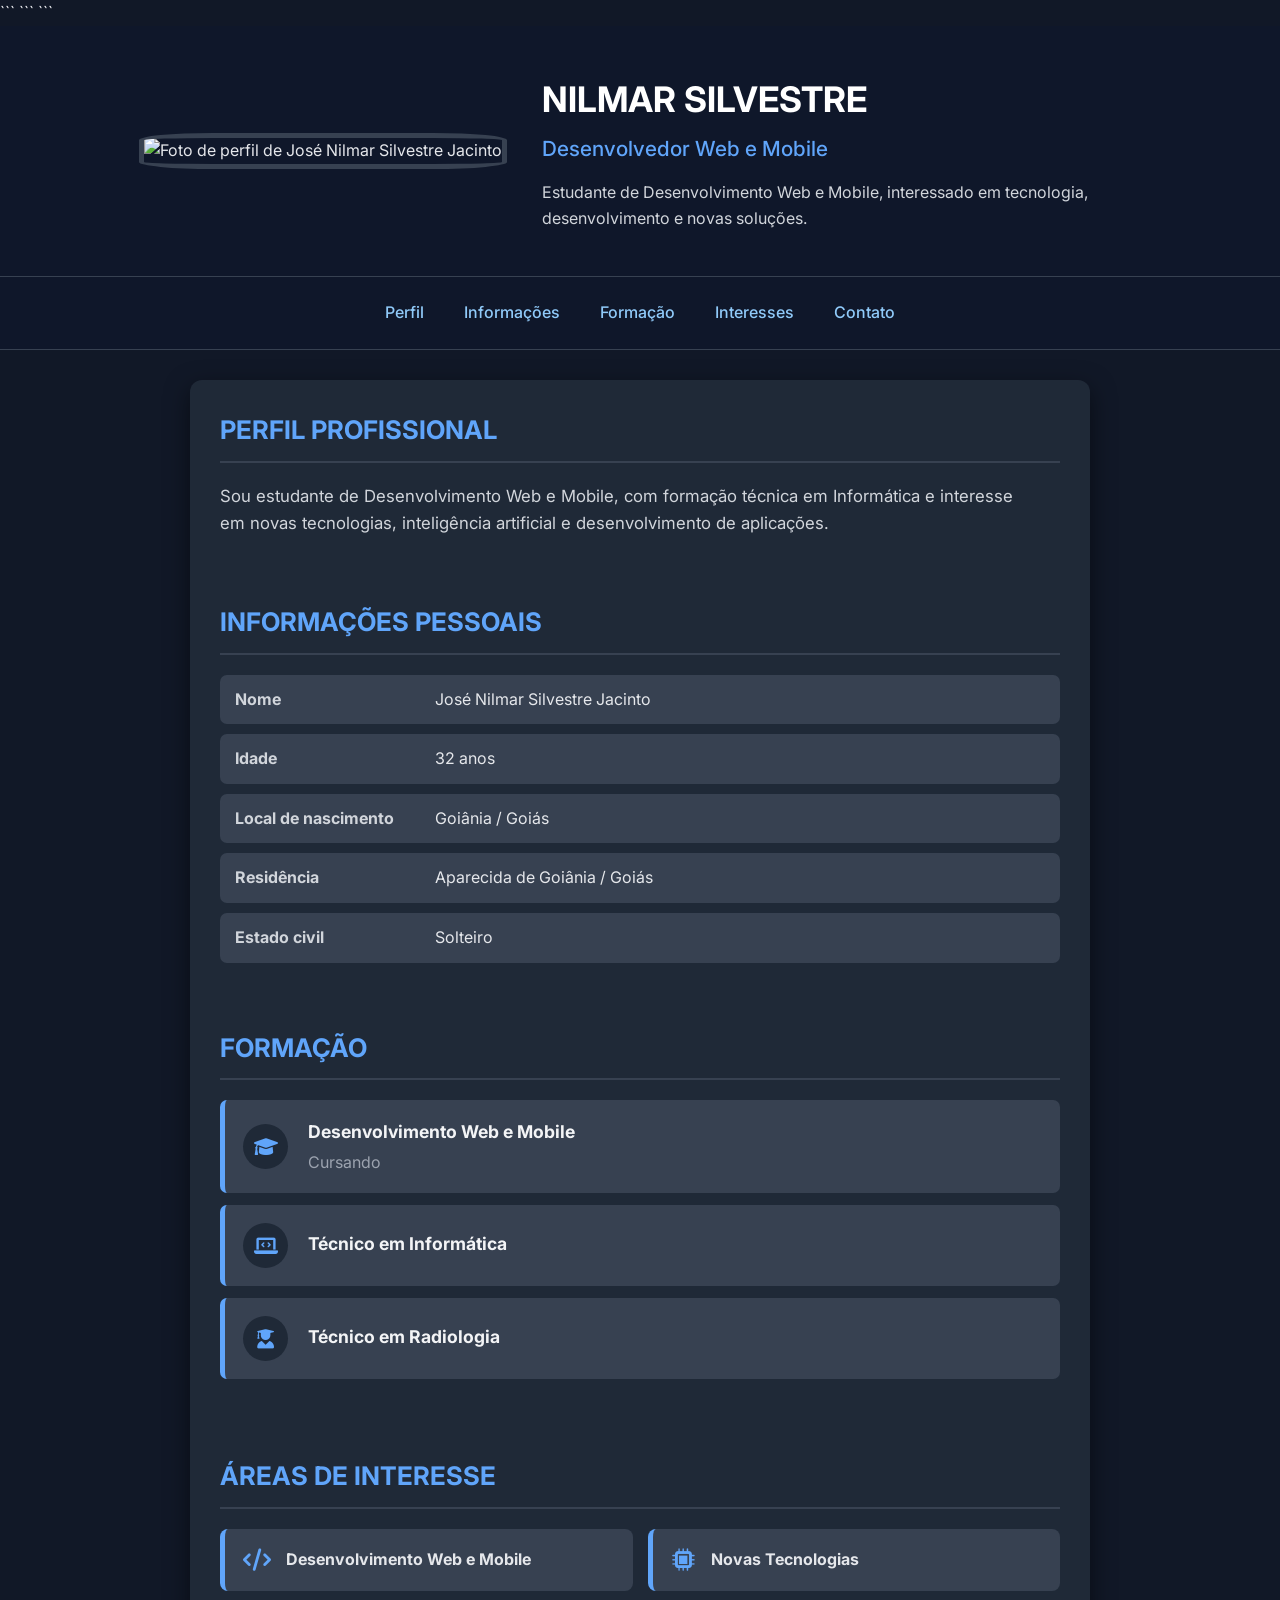
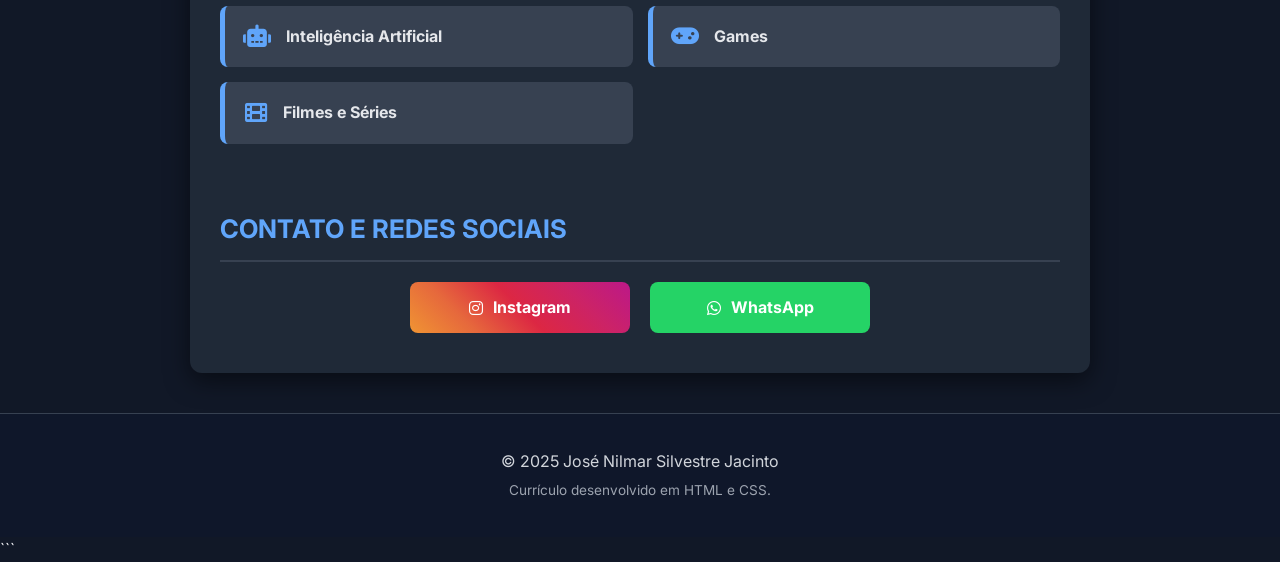
==== commit e0d911ca: "Update index.html" ====
--- a/index.html
+++ b/index.html
@@ -25,7 +25,7 @@
 >
 
 <!-- CSS -->
-<link rel="stylesheet" href="css/style.css">
+<link rel="stylesheet" href="../style.css">
 ```
 
 </head>
--- a/style.css
+++ b/style.css
@@ -0,0 +1,373 @@
+html {
+scroll-behavior: smooth;
+}
+
+* {
+  box-sizing: border-box;
+  margin: 0;
+  padding: 0;
+  }
+
+body {
+font-family: "Inter", "Segoe UI", Tahoma, Geneva, Verdana, sans-serif;
+background-color: #111827;
+color: #e5e7eb;
+line-height: 1.6;
+}
+
+/* CABEÇALHO */
+
+.cabecalho-principal {
+background-color: #0f172a;
+padding: 45px 30px;
+display: flex;
+align-items: center;
+justify-content: center;
+gap: 35px;
+border-bottom: 1px solid #374151;
+}
+
+.foto-perfil img {
+width: 190px;
+height: 220px;
+object-fit: cover;
+border-radius: 20%;
+border: 5px solid #374151;
+transition: transform 0.3s ease;
+}
+
+.foto-perfil img:hover {
+transform: scale(1.05);
+}
+
+.info-cabecalho {
+max-width: 600px;
+}
+
+.info-cabecalho h1 {
+color: white;
+font-size: 2.2rem;
+font-weight: 700;
+margin-bottom: 5px;
+}
+
+.info-cabecalho h2 {
+color: #60a5fa;
+font-size: 1.3rem;
+font-weight: 500;
+margin-bottom: 15px;
+}
+
+.info-cabecalho p {
+color: #d1d5db;
+font-size: 1rem;
+}
+
+/* MENU */
+
+.menu-navegacao {
+background-color: #0f172a;
+padding: 15px 20px;
+position: sticky;
+top: 0;
+z-index: 1000;
+border-bottom: 1px solid #374151;
+}
+
+.menu-navegacao ul {
+list-style: none;
+display: flex;
+justify-content: center;
+flex-wrap: wrap;
+gap: 10px;
+}
+
+.menu-navegacao a {
+display: block;
+padding: 8px 15px;
+color: #90caf9;
+text-decoration: none;
+font-weight: 500;
+border-radius: 6px;
+transition: 0.3s ease;
+}
+
+.menu-navegacao a:hover {
+background-color: #1f2937;
+color: white;
+}
+
+/* CONTEÚDO PRINCIPAL */
+
+main {
+max-width: 900px;
+margin: 30px auto;
+padding: 20px;
+background-color: #1f2937;
+border-radius: 12px;
+box-shadow: 0 8px 24px rgba(0, 0, 0, 0.5);
+}
+
+section {
+margin-bottom: 45px;
+padding: 10px;
+}
+
+section:last-child {
+margin-bottom: 10px;
+}
+
+/* TÍTULOS */
+
+section h2 {
+color: #60a5fa;
+font-size: 1.6rem;
+padding-bottom: 10px;
+margin-bottom: 20px;
+border-bottom: 2px solid #374151;
+}
+
+/* PERFIL */
+
+.texto-perfil {
+color: #d1d5db;
+font-size: 1.05rem;
+max-width: 800px;
+}
+
+/* INFORMAÇÕES PESSOAIS */
+
+.lista-informacoes {
+display: flex;
+flex-direction: column;
+gap: 10px;
+}
+
+.informacao {
+display: flex;
+align-items: center;
+gap: 20px;
+padding: 12px 15px;
+background-color: #374151;
+border-radius: 7px;
+transition: background-color 0.3s ease;
+}
+
+.informacao:hover {
+background-color: #4b5563;
+}
+
+.label {
+width: 180px;
+min-width: 180px;
+color: #d1d5db;
+font-weight: 700;
+}
+
+/* FORMAÇÃO */
+
+.formacao {
+display: flex;
+align-items: center;
+gap: 20px;
+padding: 18px;
+margin-bottom: 12px;
+background-color: #374151;
+border-left: 5px solid #60a5fa;
+border-radius: 7px;
+transition: background-color 0.3s ease;
+}
+
+.formacao:hover {
+background-color: #4b5563;
+}
+
+.icone-formacao {
+width: 45px;
+height: 45px;
+display: flex;
+align-items: center;
+justify-content: center;
+background-color: #1f2937;
+color: #60a5fa;
+border-radius: 50%;
+font-size: 1.2rem;
+}
+
+.formacao h3 {
+color: #f3f4f6;
+font-size: 1.1rem;
+margin-bottom: 3px;
+}
+
+.formacao p {
+color: #9ca3af;
+}
+
+/* ÁREAS DE INTERESSE */
+
+.cards-interesses {
+display: grid;
+grid-template-columns: repeat(2, 1fr);
+gap: 15px;
+}
+
+.card-interesse {
+display: flex;
+align-items: center;
+gap: 15px;
+padding: 18px;
+background-color: #374151;
+border-radius: 8px;
+border-left: 5px solid #60a5fa;
+transition: transform 0.3s ease, background-color 0.3s ease;
+}
+
+.card-interesse:hover {
+background-color: #4b5563;
+transform: translateY(-3px);
+}
+
+.card-interesse i {
+color: #60a5fa;
+font-size: 1.4rem;
+min-width: 25px;
+text-align: center;
+}
+
+.card-interesse h3 {
+color: #e5e7eb;
+font-size: 1rem;
+}
+
+/* CONTATO */
+
+.links-sociais {
+display: flex;
+justify-content: center;
+gap: 20px;
+flex-wrap: wrap;
+}
+
+.links-sociais a {
+min-width: 220px;
+padding: 13px 25px;
+display: flex;
+align-items: center;
+justify-content: center;
+gap: 10px;
+color: white;
+text-decoration: none;
+font-weight: 700;
+border-radius: 8px;
+transition: transform 0.2s ease, opacity 0.3s ease;
+}
+
+.links-sociais a:hover {
+transform: translateY(-3px);
+opacity: 0.9;
+}
+
+.instagram {
+background: linear-gradient(
+45deg,
+#f09433,
+#e6683c,
+#dc2743,
+#cc2366,
+#bc1888
+);
+}
+
+.whatsapp {
+background-color: #25d366;
+}
+
+/* RODAPÉ */
+
+footer {
+text-align: center;
+padding: 35px 20px;
+margin-top: 40px;
+background-color: #0f172a;
+border-top: 1px solid #374151;
+color: #d1d5db;
+}
+
+.copyright {
+margin-top: 5px;
+color: #9ca3af;
+font-size: 0.85rem;
+}
+
+/* RESPONSIVIDADE */
+
+@media (max-width: 768px) {
+
+
+.cabecalho-principal {
+    flex-direction: column;
+    text-align: center;
+    padding: 35px 20px;
+}
+
+.info-cabecalho h1 {
+    font-size: 1.8rem;
+}
+
+.info-cabecalho h2 {
+    font-size: 1.1rem;
+}
+
+.cards-interesses {
+    grid-template-columns: 1fr;
+}
+
+.informacao {
+    flex-direction: column;
+    align-items: flex-start;
+    gap: 5px;
+}
+
+.label {
+    width: auto;
+    min-width: auto;
+}
+
+
+}
+
+@media (max-width: 600px) {
+
+
+main {
+    margin: 15px;
+    padding: 15px;
+}
+
+.menu-navegacao ul {
+    flex-direction: column;
+    align-items: center;
+}
+
+.menu-navegacao a {
+    width: 100%;
+    text-align: center;
+}
+
+.foto-perfil img {
+    width: 150px;
+    height: 150px;
+}
+
+.links-sociais {
+    flex-direction: column;
+}
+
+.links-sociais a {
+    width: 100%;
+}
+
+
+}
+
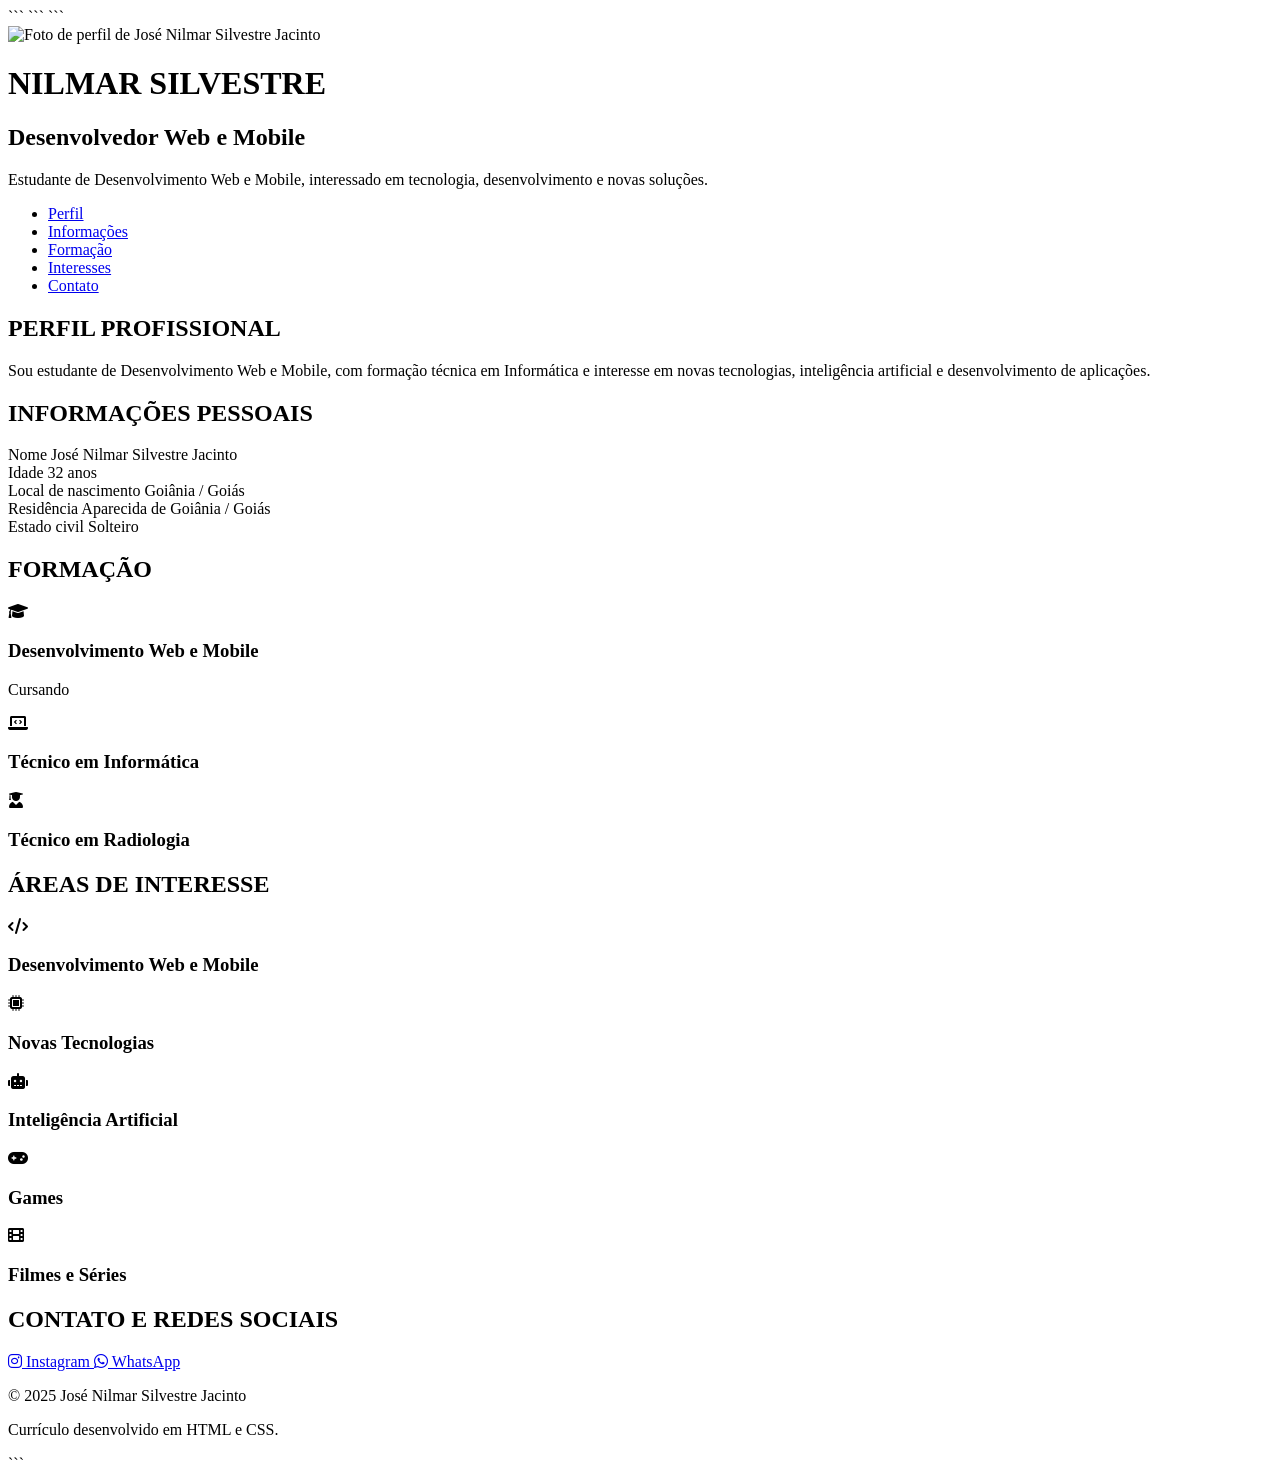
==== commit 6927c4ea: "Refactor index.html for improved structure Updated HTML structure and fixed formatting issues." ====
--- a/index.html
+++ b/index.html
@@ -25,7 +25,7 @@
 >
 
 <!-- CSS -->
-<link rel="stylesheet" href="../style.css">
+<link rel="stylesheet" href="styles.css">
 ```
 
 </head>
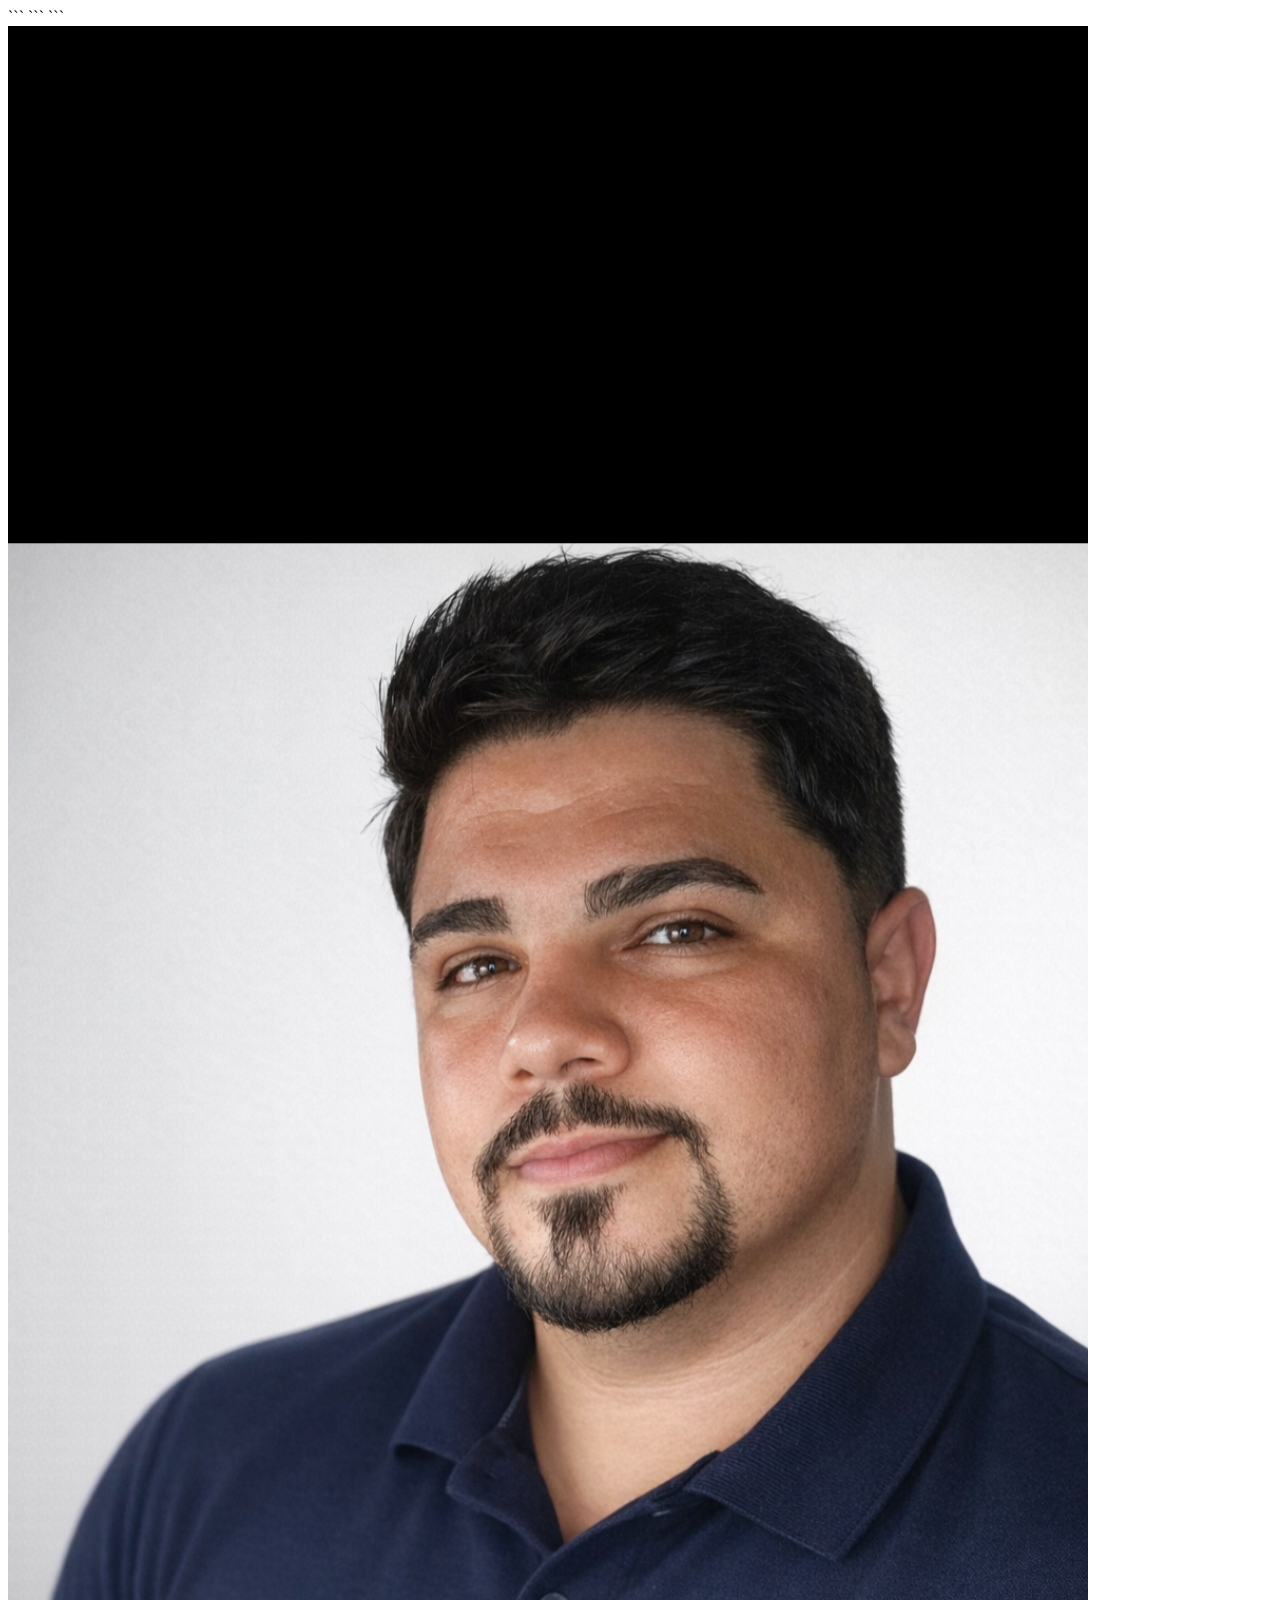
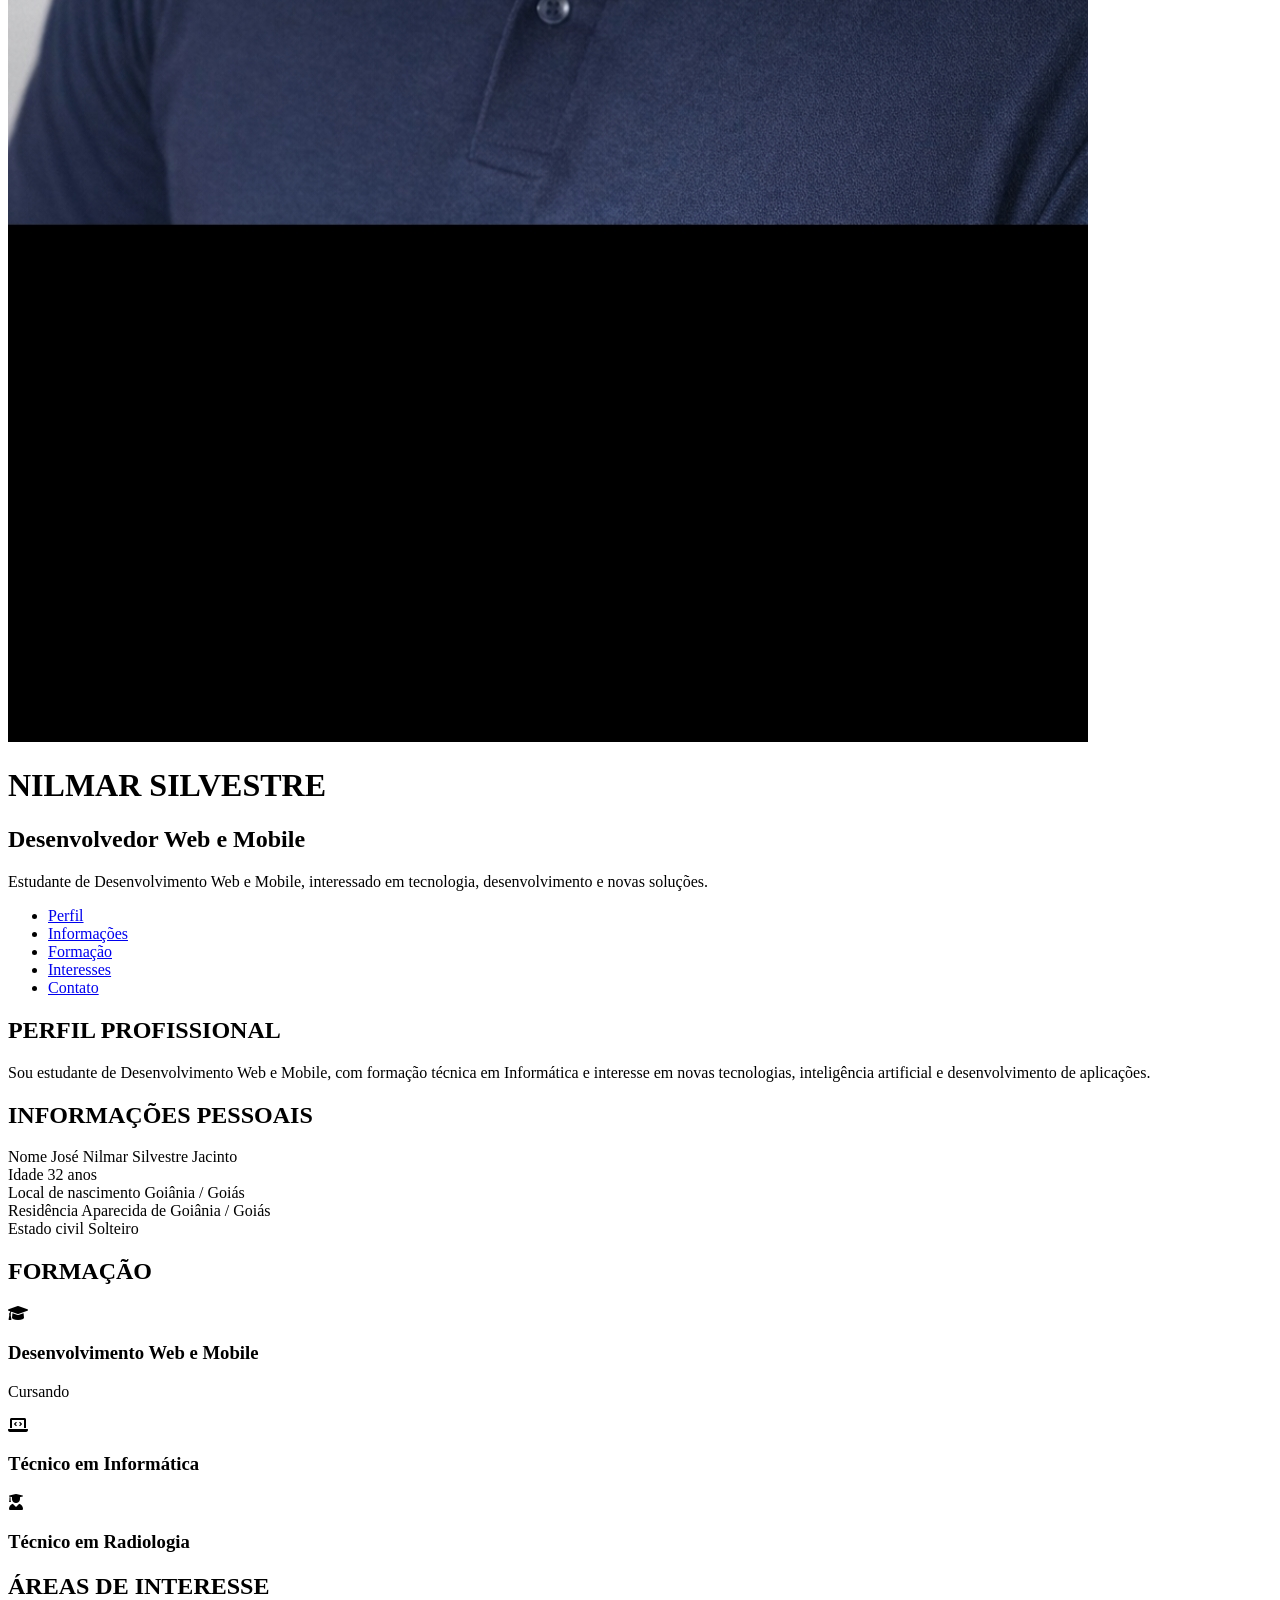
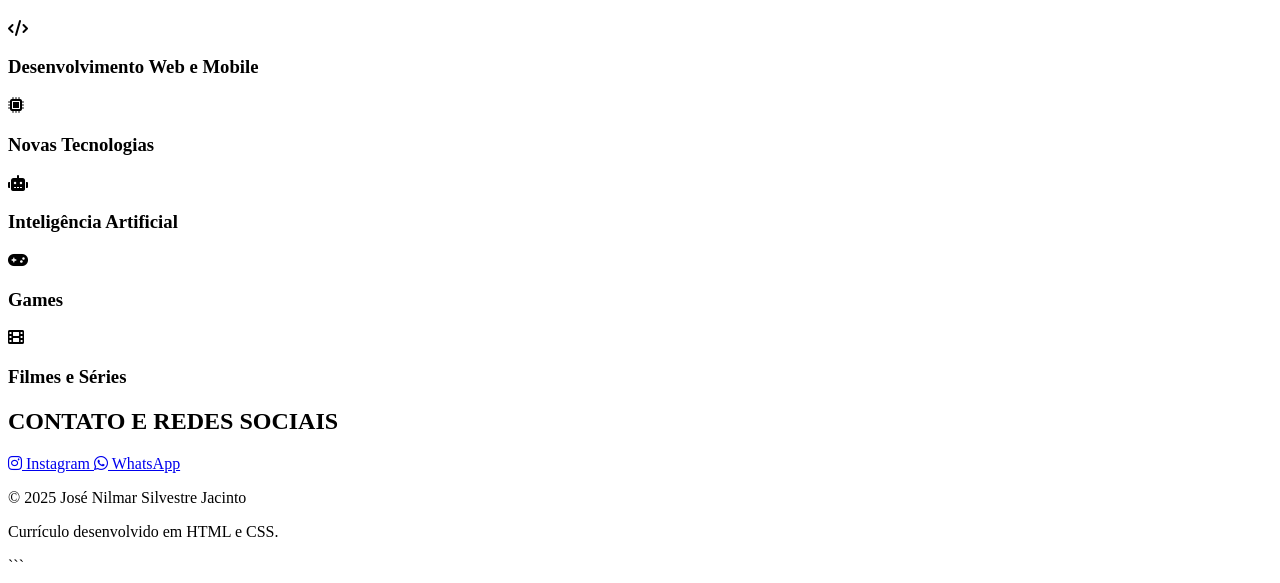
==== commit d4244e6e: "Update index.html" ====
--- a/index.html
+++ b/index.html
@@ -38,7 +38,7 @@
 
     <div class="foto-perfil">
         <img
-            src="../Meu-Projeto/imagens/Screenshot_20260414_140233_Gallery.jpg"
+            src="imagens/Screenshot_20260414_140233_Gallery.jpg"
             alt="Foto de perfil de José Nilmar Silvestre Jacinto"
         >
     </div>
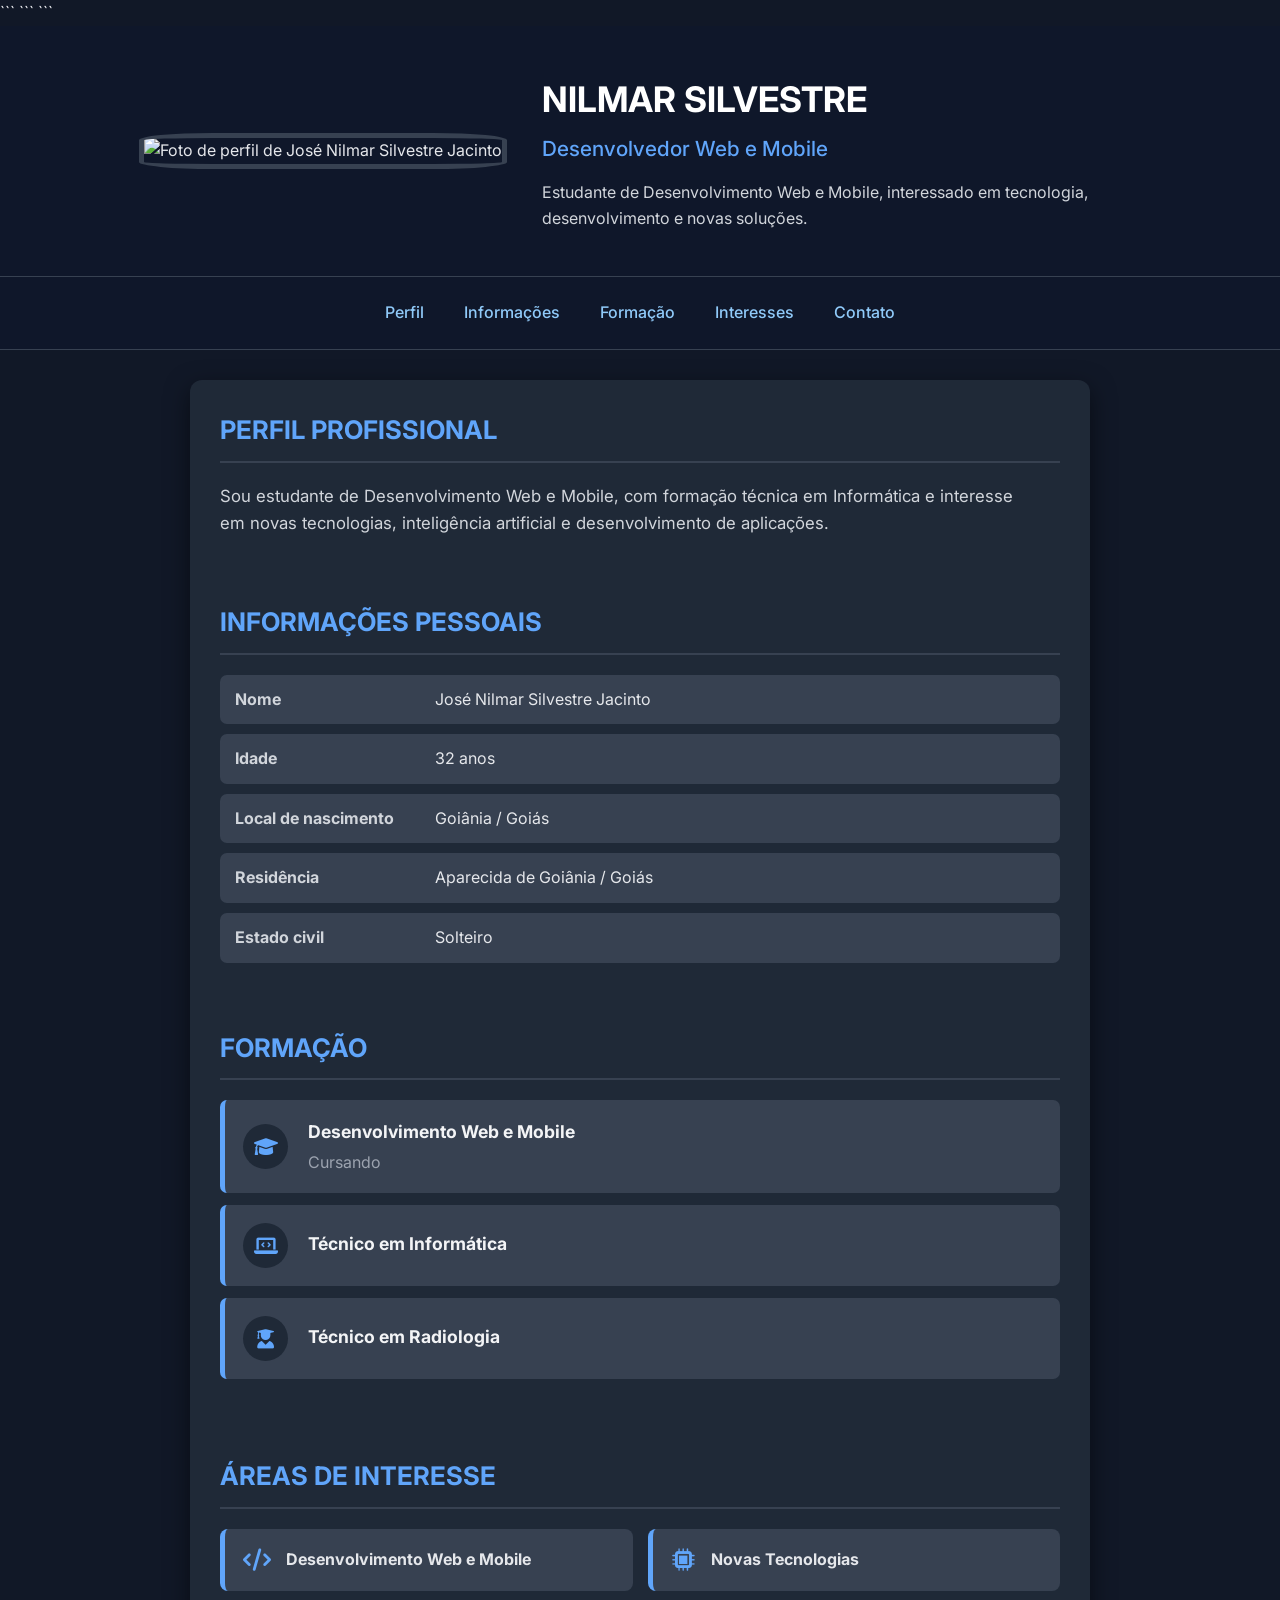
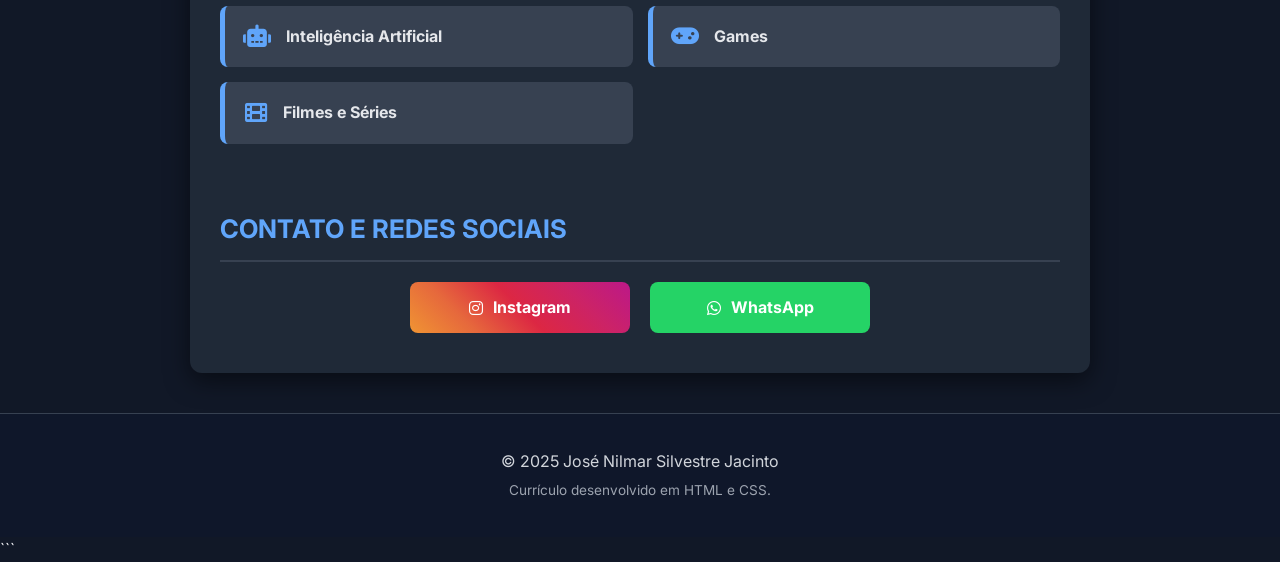
==== commit 12b03668: "Add files via upload" ====
--- a/index.html
+++ b/index.html
@@ -25,7 +25,7 @@
 >
 
 <!-- CSS -->
-<link rel="stylesheet" href="styles.css">
+<link rel="stylesheet" href="../style.css">
 ```
 
 </head>
@@ -38,7 +38,7 @@
 
     <div class="foto-perfil">
         <img
-            src="imagens/Screenshot_20260414_140233_Gallery.jpg"
+            src="../Meu-Projeto/imagens/Screenshot_20260414_140233_Gallery.jpg"
             alt="Foto de perfil de José Nilmar Silvestre Jacinto"
         >
     </div>
--- a/style.css
+++ b/style.css
@@ -0,0 +1,373 @@
+html {
+scroll-behavior: smooth;
+}
+
+* {
+  box-sizing: border-box;
+  margin: 0;
+  padding: 0;
+  }
+
+body {
+font-family: "Inter", "Segoe UI", Tahoma, Geneva, Verdana, sans-serif;
+background-color: #111827;
+color: #e5e7eb;
+line-height: 1.6;
+}
+
+/* CABEÇALHO */
+
+.cabecalho-principal {
+background-color: #0f172a;
+padding: 45px 30px;
+display: flex;
+align-items: center;
+justify-content: center;
+gap: 35px;
+border-bottom: 1px solid #374151;
+}
+
+.foto-perfil img {
+width: 190px;
+height: 220px;
+object-fit: cover;
+border-radius: 20%;
+border: 5px solid #374151;
+transition: transform 0.3s ease;
+}
+
+.foto-perfil img:hover {
+transform: scale(1.05);
+}
+
+.info-cabecalho {
+max-width: 600px;
+}
+
+.info-cabecalho h1 {
+color: white;
+font-size: 2.2rem;
+font-weight: 700;
+margin-bottom: 5px;
+}
+
+.info-cabecalho h2 {
+color: #60a5fa;
+font-size: 1.3rem;
+font-weight: 500;
+margin-bottom: 15px;
+}
+
+.info-cabecalho p {
+color: #d1d5db;
+font-size: 1rem;
+}
+
+/* MENU */
+
+.menu-navegacao {
+background-color: #0f172a;
+padding: 15px 20px;
+position: sticky;
+top: 0;
+z-index: 1000;
+border-bottom: 1px solid #374151;
+}
+
+.menu-navegacao ul {
+list-style: none;
+display: flex;
+justify-content: center;
+flex-wrap: wrap;
+gap: 10px;
+}
+
+.menu-navegacao a {
+display: block;
+padding: 8px 15px;
+color: #90caf9;
+text-decoration: none;
+font-weight: 500;
+border-radius: 6px;
+transition: 0.3s ease;
+}
+
+.menu-navegacao a:hover {
+background-color: #1f2937;
+color: white;
+}
+
+/* CONTEÚDO PRINCIPAL */
+
+main {
+max-width: 900px;
+margin: 30px auto;
+padding: 20px;
+background-color: #1f2937;
+border-radius: 12px;
+box-shadow: 0 8px 24px rgba(0, 0, 0, 0.5);
+}
+
+section {
+margin-bottom: 45px;
+padding: 10px;
+}
+
+section:last-child {
+margin-bottom: 10px;
+}
+
+/* TÍTULOS */
+
+section h2 {
+color: #60a5fa;
+font-size: 1.6rem;
+padding-bottom: 10px;
+margin-bottom: 20px;
+border-bottom: 2px solid #374151;
+}
+
+/* PERFIL */
+
+.texto-perfil {
+color: #d1d5db;
+font-size: 1.05rem;
+max-width: 800px;
+}
+
+/* INFORMAÇÕES PESSOAIS */
+
+.lista-informacoes {
+display: flex;
+flex-direction: column;
+gap: 10px;
+}
+
+.informacao {
+display: flex;
+align-items: center;
+gap: 20px;
+padding: 12px 15px;
+background-color: #374151;
+border-radius: 7px;
+transition: background-color 0.3s ease;
+}
+
+.informacao:hover {
+background-color: #4b5563;
+}
+
+.label {
+width: 180px;
+min-width: 180px;
+color: #d1d5db;
+font-weight: 700;
+}
+
+/* FORMAÇÃO */
+
+.formacao {
+display: flex;
+align-items: center;
+gap: 20px;
+padding: 18px;
+margin-bottom: 12px;
+background-color: #374151;
+border-left: 5px solid #60a5fa;
+border-radius: 7px;
+transition: background-color 0.3s ease;
+}
+
+.formacao:hover {
+background-color: #4b5563;
+}
+
+.icone-formacao {
+width: 45px;
+height: 45px;
+display: flex;
+align-items: center;
+justify-content: center;
+background-color: #1f2937;
+color: #60a5fa;
+border-radius: 50%;
+font-size: 1.2rem;
+}
+
+.formacao h3 {
+color: #f3f4f6;
+font-size: 1.1rem;
+margin-bottom: 3px;
+}
+
+.formacao p {
+color: #9ca3af;
+}
+
+/* ÁREAS DE INTERESSE */
+
+.cards-interesses {
+display: grid;
+grid-template-columns: repeat(2, 1fr);
+gap: 15px;
+}
+
+.card-interesse {
+display: flex;
+align-items: center;
+gap: 15px;
+padding: 18px;
+background-color: #374151;
+border-radius: 8px;
+border-left: 5px solid #60a5fa;
+transition: transform 0.3s ease, background-color 0.3s ease;
+}
+
+.card-interesse:hover {
+background-color: #4b5563;
+transform: translateY(-3px);
+}
+
+.card-interesse i {
+color: #60a5fa;
+font-size: 1.4rem;
+min-width: 25px;
+text-align: center;
+}
+
+.card-interesse h3 {
+color: #e5e7eb;
+font-size: 1rem;
+}
+
+/* CONTATO */
+
+.links-sociais {
+display: flex;
+justify-content: center;
+gap: 20px;
+flex-wrap: wrap;
+}
+
+.links-sociais a {
+min-width: 220px;
+padding: 13px 25px;
+display: flex;
+align-items: center;
+justify-content: center;
+gap: 10px;
+color: white;
+text-decoration: none;
+font-weight: 700;
+border-radius: 8px;
+transition: transform 0.2s ease, opacity 0.3s ease;
+}
+
+.links-sociais a:hover {
+transform: translateY(-3px);
+opacity: 0.9;
+}
+
+.instagram {
+background: linear-gradient(
+45deg,
+#f09433,
+#e6683c,
+#dc2743,
+#cc2366,
+#bc1888
+);
+}
+
+.whatsapp {
+background-color: #25d366;
+}
+
+/* RODAPÉ */
+
+footer {
+text-align: center;
+padding: 35px 20px;
+margin-top: 40px;
+background-color: #0f172a;
+border-top: 1px solid #374151;
+color: #d1d5db;
+}
+
+.copyright {
+margin-top: 5px;
+color: #9ca3af;
+font-size: 0.85rem;
+}
+
+/* RESPONSIVIDADE */
+
+@media (max-width: 768px) {
+
+
+.cabecalho-principal {
+    flex-direction: column;
+    text-align: center;
+    padding: 35px 20px;
+}
+
+.info-cabecalho h1 {
+    font-size: 1.8rem;
+}
+
+.info-cabecalho h2 {
+    font-size: 1.1rem;
+}
+
+.cards-interesses {
+    grid-template-columns: 1fr;
+}
+
+.informacao {
+    flex-direction: column;
+    align-items: flex-start;
+    gap: 5px;
+}
+
+.label {
+    width: auto;
+    min-width: auto;
+}
+
+
+}
+
+@media (max-width: 600px) {
+
+
+main {
+    margin: 15px;
+    padding: 15px;
+}
+
+.menu-navegacao ul {
+    flex-direction: column;
+    align-items: center;
+}
+
+.menu-navegacao a {
+    width: 100%;
+    text-align: center;
+}
+
+.foto-perfil img {
+    width: 150px;
+    height: 150px;
+}
+
+.links-sociais {
+    flex-direction: column;
+}
+
+.links-sociais a {
+    width: 100%;
+}
+
+
+}
+
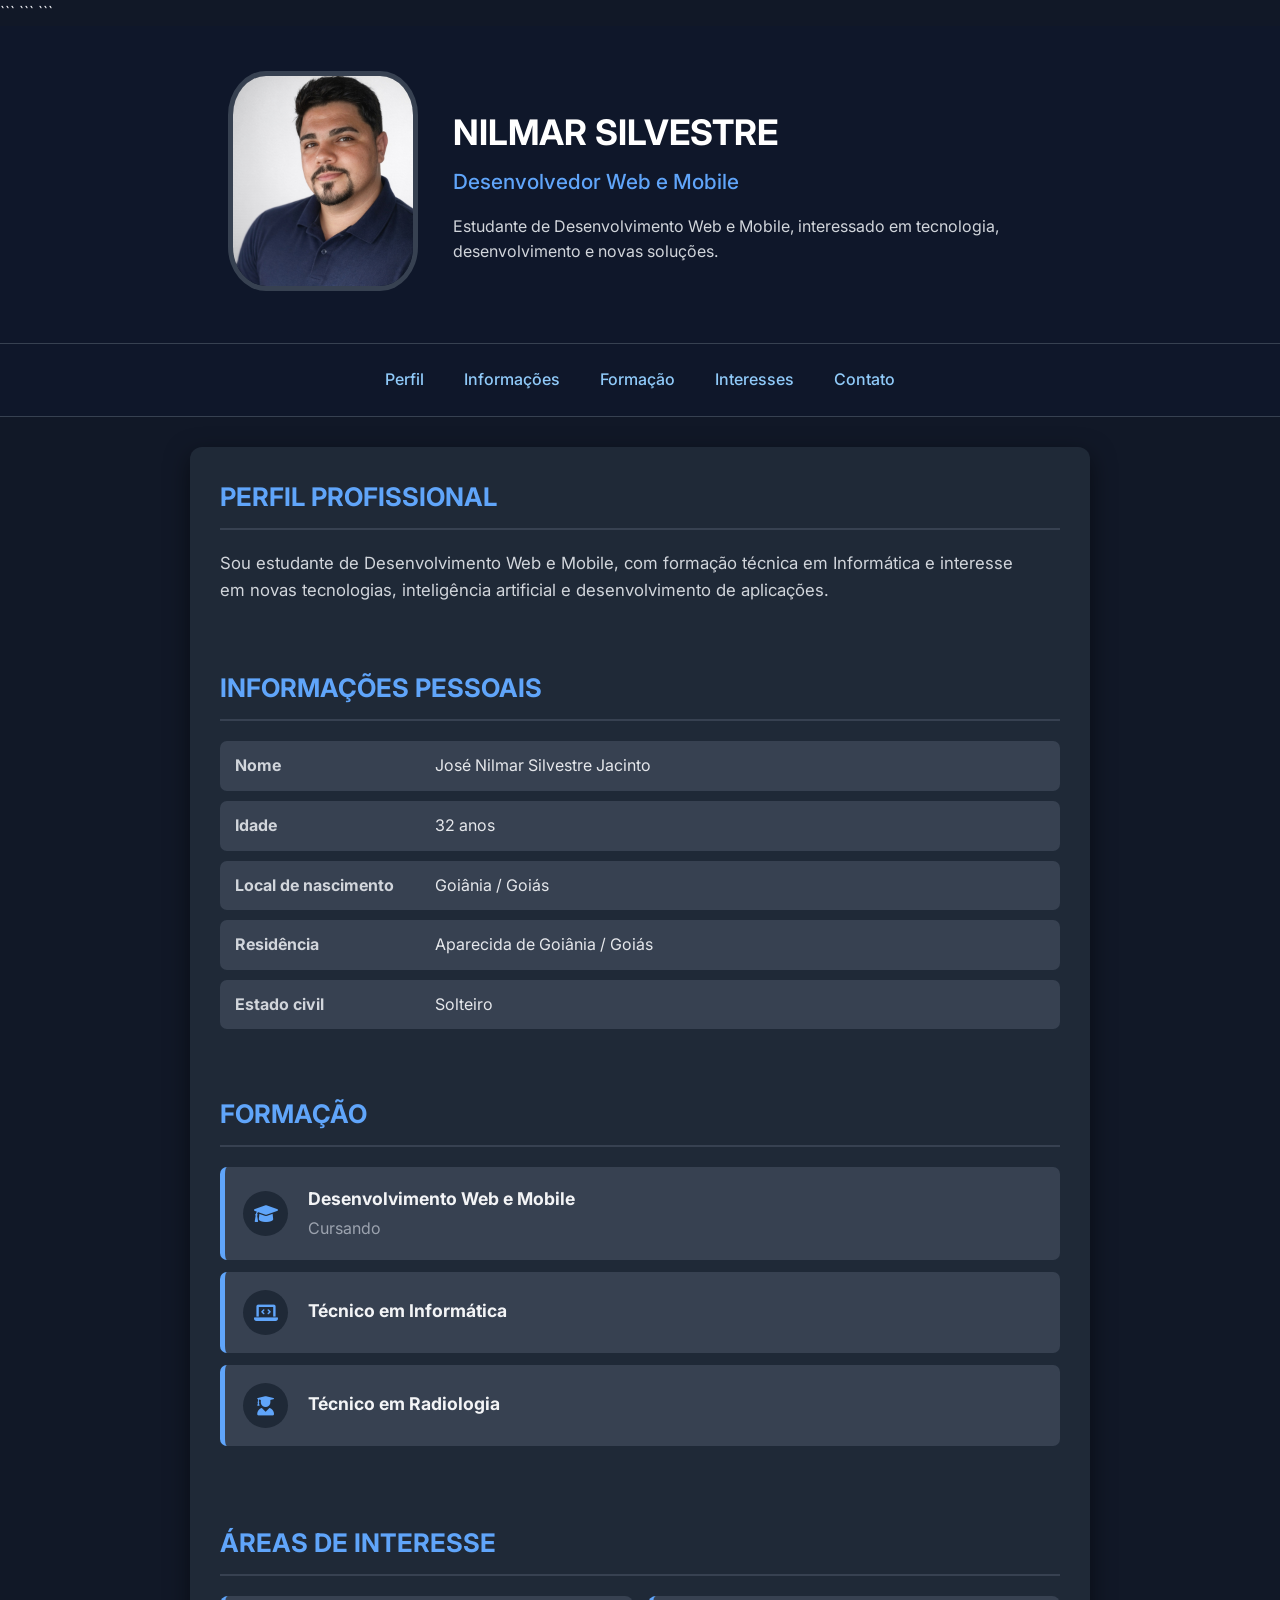
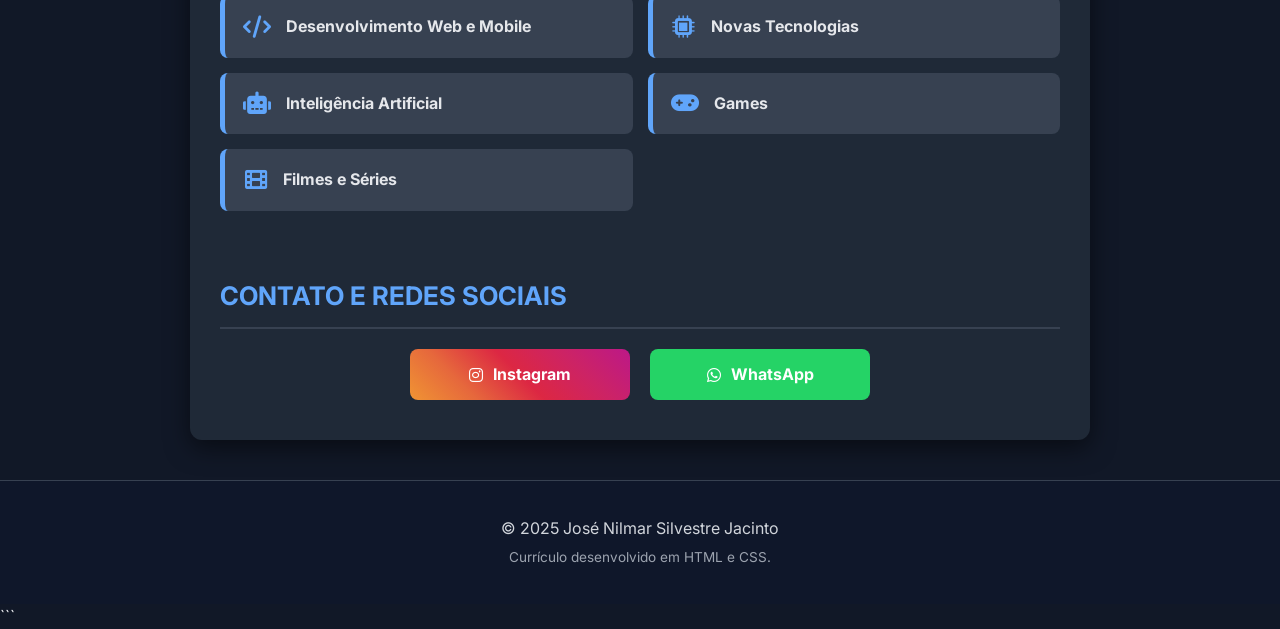
==== commit b29a4af1: "Refactor HTML structure and links" ====
--- a/index.html
+++ b/index.html
@@ -25,7 +25,7 @@
 >
 
 <!-- CSS -->
-<link rel="stylesheet" href="../style.css">
+<link rel="stylesheet" href="style.css">
 ```
 
 </head>
@@ -38,7 +38,7 @@
 
     <div class="foto-perfil">
         <img
-            src="../Meu-Projeto/imagens/Screenshot_20260414_140233_Gallery.jpg"
+            src="imagens/Screenshot_20260414_140233_Gallery.jpg"
             alt="Foto de perfil de José Nilmar Silvestre Jacinto"
         >
     </div>
